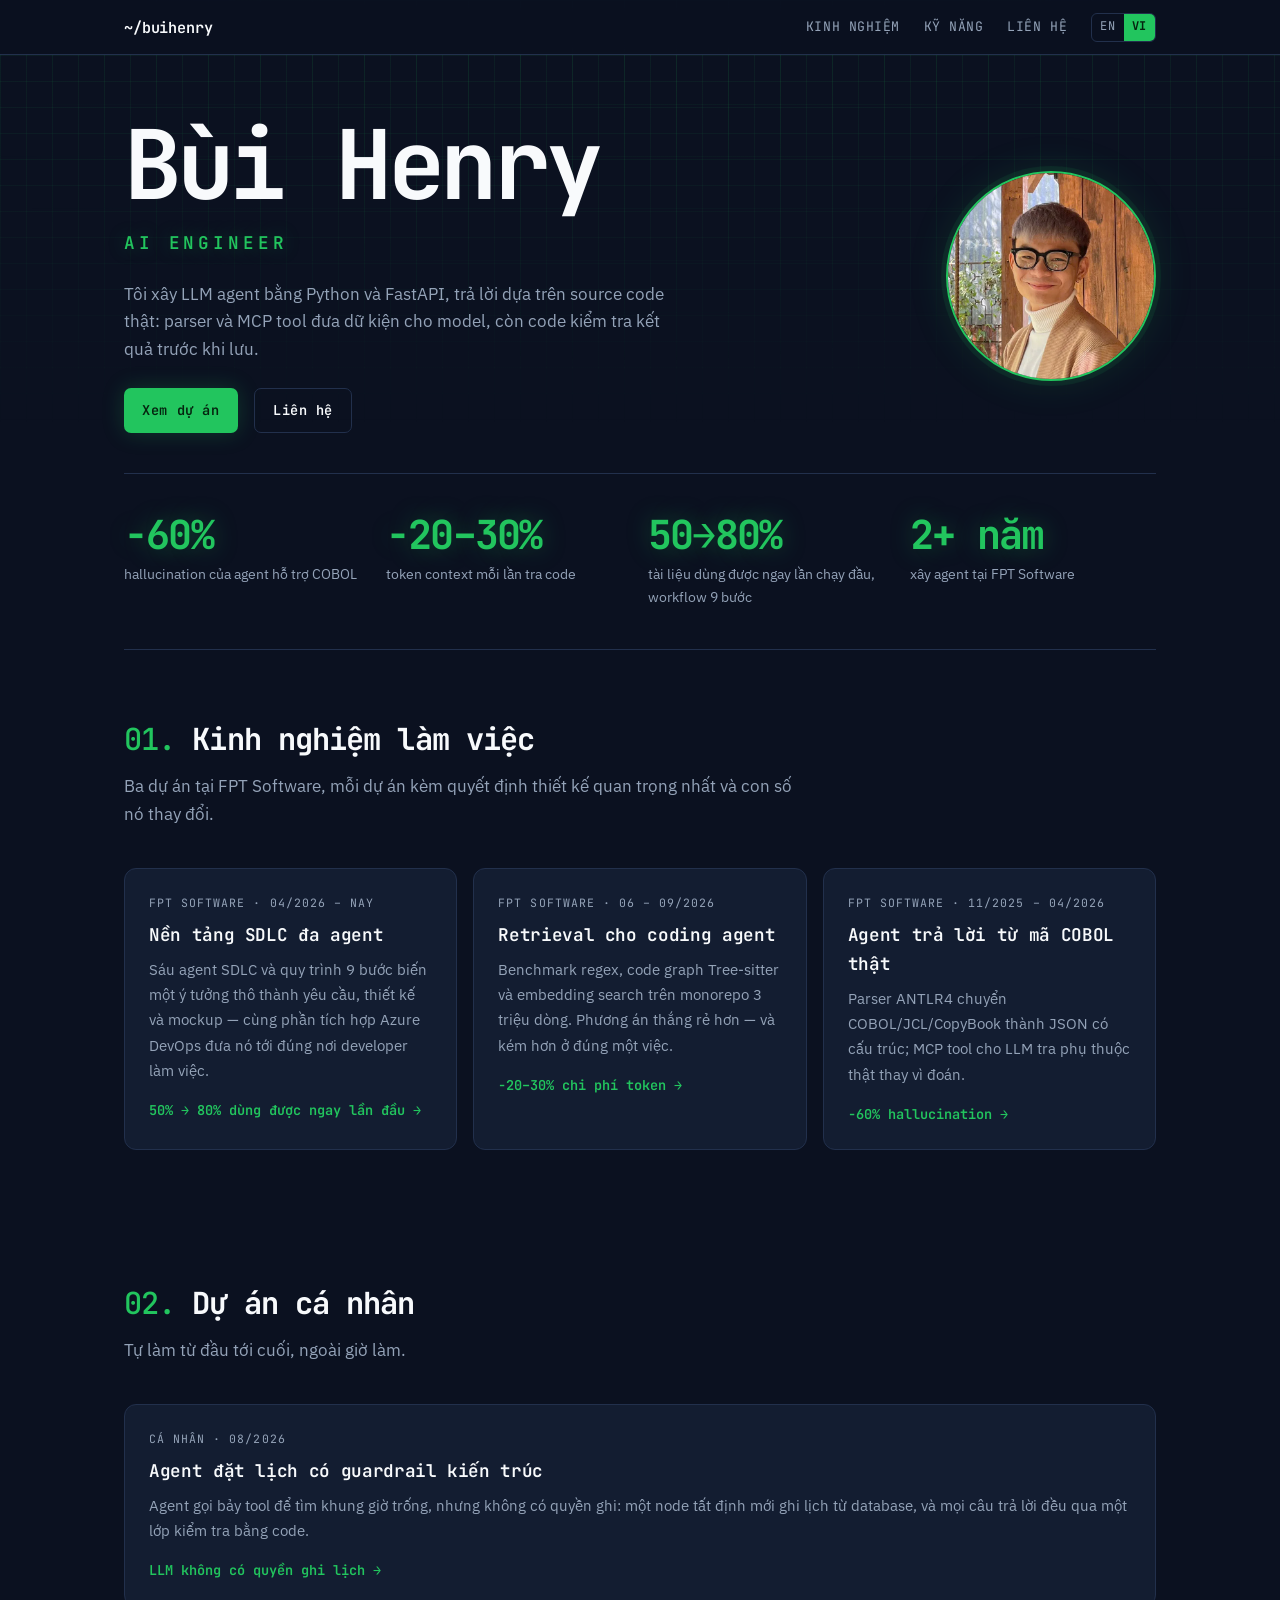
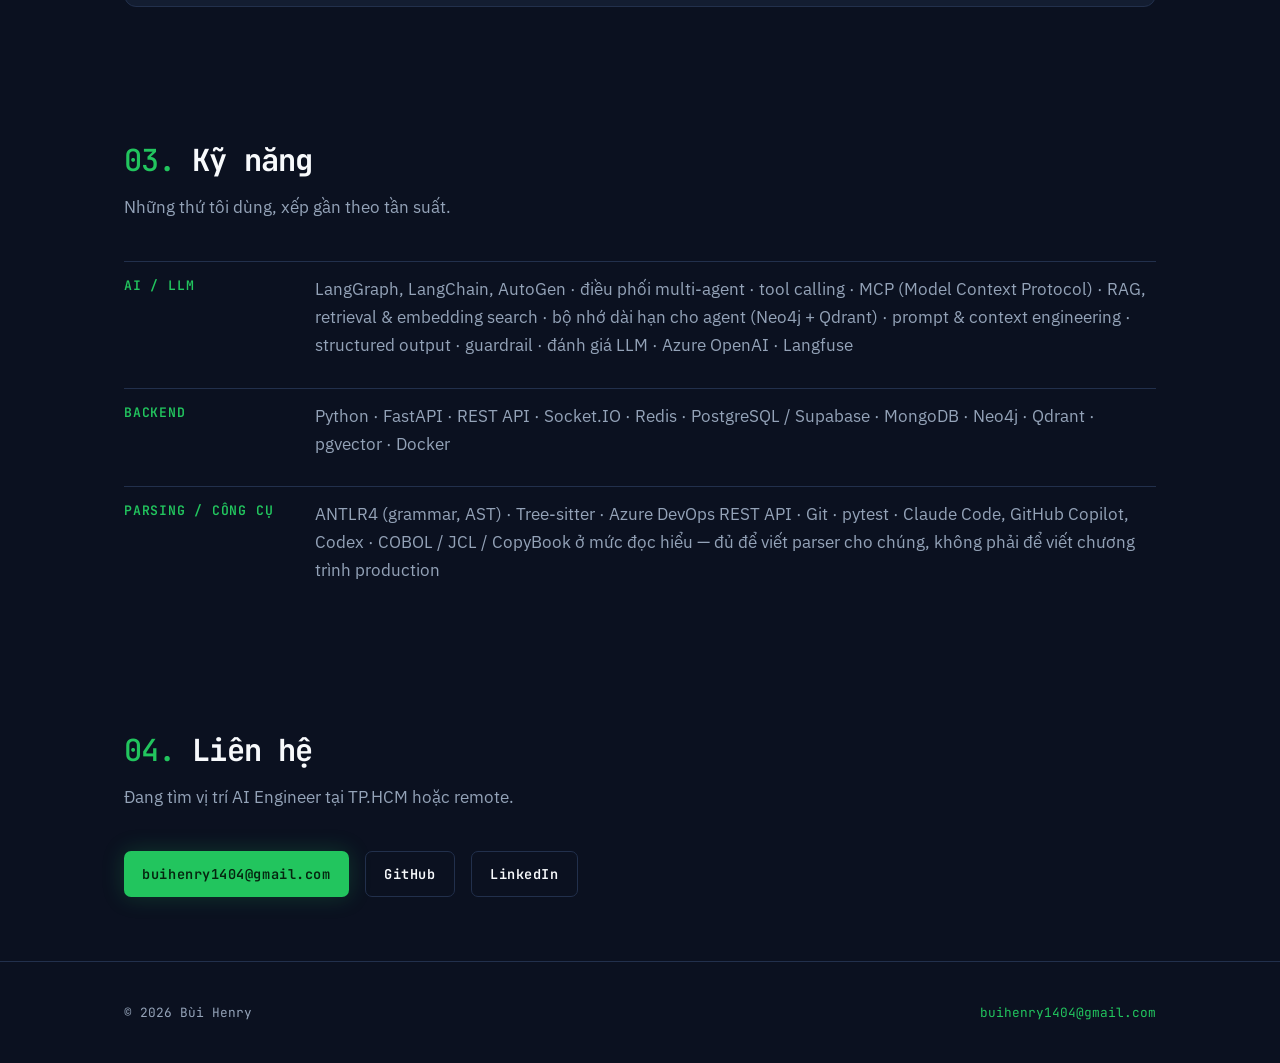
==== vi/index.html @ 30b61765 "Sync portfolio with latest CV and Salona code - Name the stores: Neo4j + Qdrant (mainframe agent), N" ====
<!doctype html>
<html lang="vi">
<head>
<meta charset="utf-8">
<meta name="viewport" content="width=device-width, initial-scale=1">
<title>Bùi Henry — AI Engineer</title>
<meta name="description" content="AI Engineer xây dựng LLM agent chạy production: grounding, retrieval, tool calling và guardrail. Python, FastAPI, LangGraph, MCP.">
<meta property="og:title" content="Bùi Henry — AI Engineer">
<meta property="og:description" content="AI Engineer xây dựng LLM agent chạy production: grounding, retrieval, tool calling và guardrail. Python, FastAPI, LangGraph, MCP.">
<meta property="og:type" content="website">
<meta property="og:url" content="https://buihenry1404.github.io/vi">
<meta property="og:image" content="https://buihenry1404.github.io/assets/henry.jpg">
<link rel="canonical" href="https://buihenry1404.github.io/vi">
<link rel="alternate" hreflang="vi" href="https://buihenry1404.github.io/vi">
<link rel="alternate" hreflang="en" href="https://buihenry1404.github.io">
<link rel="icon" href="data:image/svg+xml,<svg xmlns='http://www.w3.org/2000/svg' viewBox='0 0 100 100'><rect width='100' height='100' rx='18' fill='%230B1120'/><text x='50' y='72' font-size='64' font-family='monospace' font-weight='bold' fill='%2322C55E' text-anchor='middle'>H</text></svg>">
<link rel="stylesheet" href="../assets/style.css">
<noscript><style>.reveal{opacity:1!important;transform:none!important}</style></noscript>
</head>
<body>

<nav class="nav">
  <div class="wrap nav__inner">
    <a class="nav__home" href="./">~/buihenry</a>
    <div class="nav__links">
      <a href="./#work">Kinh nghiệm</a>
      <a href="./#skills">Kỹ năng</a>
      <a href="./#contact">Liên hệ</a>
      <span class="lang"><a href="../" hreflang="en">EN</a><a href="./" hreflang="vi" aria-current="true">VI</a></span>
    </div>
  </div>
</nav>

<header class="hero">
  <div class="wrap hero__grid">
    <div>
      <h1>Bùi Henry</h1>
      <div class="hero__role">AI ENGINEER</div>
      <p class="hero__lede">Tôi xây LLM agent bằng Python và FastAPI, trả lời dựa trên source code thật: parser và MCP tool đưa dữ kiện cho model, còn code kiểm tra kết quả trước khi lưu.</p>
      <div class="btns">
        <a class="btn btn--primary" href="#work">Xem dự án</a>
        <a class="btn btn--ghost" href="#contact">Liên hệ</a>
      </div>
    </div>
    <picture>
      <source srcset="../assets/henry.webp" type="image/webp">
      <img class="hero__photo" src="../assets/henry.jpg" width="640" height="640" alt="Bùi Henry">
    </picture>
  </div>
</header>

<div class="wrap">
  <div class="stats reveal">
    <div class="stat">
      <div class="stat__n">−60%</div>
      <div class="stat__l">hallucination của agent hỗ trợ COBOL</div>
    </div>
    <div class="stat">
      <div class="stat__n">−20–30%</div>
      <div class="stat__l">token context mỗi lần tra code</div>
    </div>
    <div class="stat">
      <div class="stat__n">50→80%</div>
      <div class="stat__l">tài liệu dùng được ngay lần chạy đầu, workflow 9 bước</div>
    </div>
    <div class="stat">
      <div class="stat__n">2+ năm</div>
      <div class="stat__l">xây agent tại FPT Software</div>
    </div>
  </div>
</div>

<section id="work">
  <div class="wrap">
    <h2 class="h2" data-n="01.">Kinh nghiệm làm việc</h2>
    <p class="sub">Ba dự án tại FPT Software, mỗi dự án kèm quyết định thiết kế quan trọng nhất và con số nó thay đổi.</p>
    <div class="cards">

      <a class="card reveal" href="projects/sdlc-platform.html">
        <div class="card__meta">FPT Software · 04/2026 – nay</div>
        <div class="card__t">Nền tảng SDLC đa agent</div>
        <p class="card__d">Sáu agent SDLC và quy trình 9 bước biến một ý tưởng thô thành yêu cầu, thiết kế và mockup — cùng phần tích hợp Azure DevOps đưa nó tới đúng nơi developer làm việc.</p>
        <div class="card__k">50% → 80% dùng được ngay lần đầu →</div>
      </a>

      <a class="card reveal" href="projects/code-retrieval.html">
        <div class="card__meta">FPT Software · 06 – 09/2026</div>
        <div class="card__t">Retrieval cho coding agent</div>
        <p class="card__d">Benchmark regex, code graph Tree-sitter và embedding search trên monorepo 3 triệu dòng. Phương án thắng rẻ hơn — và kém hơn ở đúng một việc.</p>
        <div class="card__k">−20–30% chi phí token →</div>
      </a>

      <a class="card reveal" href="projects/mainframe-agent.html">
        <div class="card__meta">FPT Software · 11/2025 – 04/2026</div>
        <div class="card__t">Agent trả lời từ mã COBOL thật</div>
        <p class="card__d">Parser ANTLR4 chuyển COBOL/JCL/CopyBook thành JSON có cấu trúc; MCP tool cho LLM tra phụ thuộc thật thay vì đoán.</p>
        <div class="card__k">−60% hallucination →</div>
      </a>
    </div>
  </div>
</section>

<section id="personal">
  <div class="wrap">
    <h2 class="h2" data-n="02.">Dự án cá nhân</h2>
    <p class="sub">Tự làm từ đầu tới cuối, ngoài giờ làm.</p>
    <div class="cards">

      <a class="card reveal" href="projects/salona.html">
        <div class="card__meta">Cá nhân · 08/2026</div>
        <div class="card__t">Agent đặt lịch có guardrail kiến trúc</div>
        <p class="card__d">Agent gọi bảy tool để tìm khung giờ trống, nhưng không có quyền ghi: một node tất định mới ghi lịch từ database, và mọi câu trả lời đều qua một lớp kiểm tra bằng code.</p>
        <div class="card__k">LLM không có quyền ghi lịch →</div>
      </a>
    </div>
  </div>
</section>

<section id="skills">
  <div class="wrap">
    <h2 class="h2" data-n="03.">Kỹ năng</h2>
    <p class="sub">Những thứ tôi dùng, xếp gần theo tần suất.</p>
    <div class="skills">
      <div class="skill">
        <div class="skill__k">AI / LLM</div>
        <div class="skill__v">LangGraph, LangChain, AutoGen · điều phối multi-agent · tool calling · MCP (Model Context Protocol) · RAG, retrieval &amp; embedding search · bộ nhớ dài hạn cho agent (Neo4j + Qdrant) · prompt &amp; context engineering · structured output · guardrail · đánh giá LLM · Azure OpenAI · Langfuse</div>
      </div>
      <div class="skill">
        <div class="skill__k">Backend</div>
        <div class="skill__v">Python · FastAPI · REST API · Socket.IO · Redis · PostgreSQL / Supabase · MongoDB · Neo4j · Qdrant · pgvector · Docker</div>
      </div>
      <div class="skill">
        <div class="skill__k">Parsing / công cụ</div>
        <div class="skill__v">ANTLR4 (grammar, AST) · Tree-sitter · Azure DevOps REST API · Git · pytest · Claude Code, GitHub Copilot, Codex · COBOL / JCL / CopyBook ở mức đọc hiểu — đủ để viết parser cho chúng, không phải để viết chương trình production</div>
      </div>
    </div>
  </div>
</section>

<section id="contact">
  <div class="wrap">
    <h2 class="h2" data-n="04.">Liên hệ</h2>
    <p class="sub">Đang tìm vị trí AI Engineer tại TP.HCM hoặc remote.</p>
    <div class="btns">
      <a class="btn btn--primary" href="https://mail.google.com/mail/?view=cm&amp;fs=1&amp;to=buihenry1404@gmail.com&amp;su=Opportunity%20for%20B%C3%B9i%20Henry" target="_blank" rel="noopener">buihenry1404@gmail.com</a>
      <a class="btn btn--ghost" href="https://github.com/BuiHenry1404" rel="me">GitHub</a>
      <a class="btn btn--ghost" href="https://www.linkedin.com/in/b%C3%B9i-henry-936290297/" rel="me">LinkedIn</a>
    </div>
  </div>
</section>

<footer>
  <div class="wrap">
    <span>© 2026 Bùi Henry</span>
    <span><a href="https://mail.google.com/mail/?view=cm&amp;fs=1&amp;to=buihenry1404@gmail.com&amp;su=Opportunity%20for%20B%C3%B9i%20Henry" target="_blank" rel="noopener">buihenry1404@gmail.com</a></span>
  </div>
</footer>

<script>
(function () {
  var rm = window.matchMedia('(prefers-reduced-motion: reduce)').matches;
  var els = document.querySelectorAll('.reveal');
  if (!rm && 'IntersectionObserver' in window) {
    var io = new IntersectionObserver(function (es) {
      es.forEach(function (e) { if (e.isIntersecting) { e.target.classList.add('in'); io.unobserve(e.target); } });
    }, { rootMargin: '0px 0px -10% 0px' });
    els.forEach(function (el) { io.observe(el); });
  } else {
    els.forEach(function (el) { el.classList.add('in'); });
  }

})();
</script>
</body>
</html>
---- assets/style.css ----
/* Henry Bui — portfolio
   Style: Exaggerated Minimalism + dev-tool / terminal accents (dark only)
   Type: JetBrains Mono (headings, meta, data) + IBM Plex Sans (prose) */

@import url('https://fonts.googleapis.com/css2?family=IBM+Plex+Sans:wght@300;400;500;600;700&family=JetBrains+Mono:wght@400;500;600;700&display=swap');

:root {
  --bg:        #0B1120;
  --bg-2:      #0F172A;
  --fg:        #F8FAFC;
  --muted-bg:  #131D31;
  --muted:     #94A3B8;
  --border:    #22304C;
  --accent:    #22C55E;
  --accent-dim:#16A34A;
  --accent-glow: rgba(34,197,94,.35);

  --mono: 'JetBrains Mono', ui-monospace, Menlo, monospace;
  --sans: 'IBM Plex Sans', system-ui, -apple-system, "Segoe UI", sans-serif;

  --measure: 68ch;
  --wrap: 1080px;

  --s1: .5rem;  --s2: 1rem;   --s3: 1.5rem;
  --s4: 2.5rem; --s5: 4rem;   --s6: 6rem;

  --radius: 12px;
}

* { box-sizing: border-box; }
html { scroll-behavior: smooth; }

body {
  margin: 0;
  background: var(--bg);
  color: var(--fg);
  font-family: var(--sans);
  font-size: 17px;
  line-height: 1.65;
  -webkit-font-smoothing: antialiased;
  position: relative;
}

/* dot grid, fading out down the page */
body::before {
  content: ''; position: fixed; inset: 0; z-index: -2; pointer-events: none;
  background-image:
    linear-gradient(rgba(34,197,94,.07) 1px, transparent 1px),
    linear-gradient(90deg, rgba(34,197,94,.07) 1px, transparent 1px);
  background-size: 52px 52px;
  -webkit-mask-image: radial-gradient(ellipse 80% 55% at 50% 0%, #000 0%, transparent 75%);
          mask-image: radial-gradient(ellipse 80% 55% at 50% 0%, #000 0%, transparent 75%);
}

@media (prefers-reduced-motion: reduce) {
  html { scroll-behavior: auto; }
  *, *::before, *::after { animation-duration: .01ms !important; animation-iteration-count: 1 !important; transition-duration: .01ms !important; }
}

.wrap { width: 100%; max-width: var(--wrap); margin-inline: auto; padding-inline: var(--s3); }

a { color: var(--accent); text-decoration: none; }
a:hover { text-decoration: underline; text-underline-offset: 3px; }
a:focus-visible, button:focus-visible {
  outline: 2px solid var(--accent); outline-offset: 3px; border-radius: 3px;
}
img { max-width: 100%; display: block; }

/* ---------- nav ---------- */
.nav {
  position: sticky; top: 0; z-index: 30;
  background: rgba(11,17,32,.85);
  backdrop-filter: blur(10px);
  border-bottom: 1px solid var(--border);
}
.nav__inner { display: flex; align-items: center; justify-content: space-between; gap: var(--s2); padding-block: .8rem; }
.nav__home { color: var(--fg); font-weight: 600; font-family: var(--mono); font-size: .95rem; letter-spacing: -.01em; }
.nav__links { display: flex; align-items: center; gap: var(--s3); flex-wrap: wrap; font-family: var(--mono); font-size: .82rem; letter-spacing: .04em; text-transform: uppercase; }
.nav__links a { color: var(--muted); }
.nav__links a:hover { color: var(--accent); text-decoration: none; }

/* language switch */
.lang { display: inline-flex; border: 1px solid var(--border); border-radius: 6px; overflow: hidden; }
.lang a {
  font-family: var(--mono); font-size: .75rem; letter-spacing: .06em;
  padding: .22rem .5rem; color: var(--muted); background: transparent;
}
.lang a:hover { color: var(--accent); text-decoration: none; background: rgba(34,197,94,.07); }
.lang a[aria-current="true"] { background: var(--accent); color: #05240F; font-weight: 700; }

@media (max-width: 580px) {
  .nav__inner { flex-wrap: wrap; row-gap: .45rem; padding-block: .6rem; }
  .nav__home { flex: 1 0 100%; }
  .nav__links { width: 100%; justify-content: space-between; gap: .75rem; font-size: .72rem; }
}

/* ---------- hero ---------- */
.hero { position: relative; padding-block: var(--s5) var(--s4); overflow: hidden; }
.hero::after { /* finer grid behind the hero content */
  content: ''; position: absolute; inset: 0; z-index: 0; pointer-events: none;
  background-image:
    linear-gradient(rgba(34,197,94,.075) 1px, transparent 1px),
    linear-gradient(90deg, rgba(34,197,94,.075) 1px, transparent 1px);
  background-size: 26px 26px;
  -webkit-mask-image: linear-gradient(to bottom, #000 0%, transparent 90%);
          mask-image: linear-gradient(to bottom, #000 0%, transparent 90%);
}
.hero__grid { position: relative; z-index: 1; display: grid; grid-template-columns: 1fr auto; gap: var(--s5); align-items: center; }
.hero h1 {
  font-size: clamp(2.6rem, 8.5vw, 6rem);
  font-weight: 700; font-family: var(--mono);
  letter-spacing: -.055em; line-height: .96;
  margin: 0 0 var(--s2);
}
.hero__role {
  font-family: var(--mono); color: var(--accent); font-weight: 600;
  font-size: clamp(.9rem, 2vw, 1.1rem); letter-spacing: .22em; text-transform: uppercase;
  margin-bottom: var(--s3); text-shadow: 0 0 18px var(--accent-glow);
}
.hero__lede { color: var(--muted); max-width: 54ch; font-size: 1.05rem; margin: 0 0 var(--s3); }
.hero__photo {
  width: clamp(140px, 22vw, 210px); height: clamp(140px, 22vw, 210px);
  border-radius: 50%; object-fit: cover; object-position: center 20%;
  border: 2px solid var(--accent);
  box-shadow: 0 0 0 5px rgba(34,197,94,.09), 0 0 40px rgba(34,197,94,.14);
}
@media (max-width: 760px) {
  .hero { padding-block: var(--s4); }
  .hero__grid { grid-template-columns: 1fr; gap: var(--s3); }
  .hero__grid picture { order: -1; }
  .hero__photo { width: 118px; height: 118px; }
}


/* ---------- buttons ---------- */
.btns { display: flex; gap: var(--s2); flex-wrap: wrap; }
.btn {
  display: inline-flex; align-items: center; gap: .5rem;
  font-family: var(--mono); font-size: .85rem; letter-spacing: .04em;
  padding: .65rem 1.15rem; border-radius: 7px; font-weight: 600; cursor: pointer;
  transition: background .2s ease, border-color .2s ease, color .2s ease, box-shadow .2s ease;
}
.btn--primary { background: var(--accent); color: #05240F; box-shadow: 0 0 22px rgba(34,197,94,.22); }
.btn--primary:hover { background: var(--accent-dim); text-decoration: none; box-shadow: 0 0 30px rgba(34,197,94,.4); }
.btn--ghost { border: 1px solid var(--border); color: var(--fg); }
.btn--ghost:hover { border-color: var(--accent); color: var(--accent); text-decoration: none; box-shadow: 0 0 20px rgba(34,197,94,.14); }

/* ---------- stats ---------- */
.stats { display: grid; grid-template-columns: repeat(auto-fit, minmax(190px, 1fr)); gap: var(--s2); padding-block: var(--s4); border-block: 1px solid var(--border); }
.stat__n {
  font-family: var(--mono); font-size: clamp(1.7rem, 4vw, 2.5rem); font-weight: 700;
  letter-spacing: -.045em; color: var(--accent); line-height: 1.05;
  text-shadow: 0 0 24px var(--accent-glow);
}
.stat__l { color: var(--muted); font-size: .9rem; margin-top: .35rem; }

/* ---------- sections ---------- */
section { padding-block: var(--s5); }
.h2 {
  font-family: var(--mono); font-size: clamp(1.35rem, 3.2vw, 1.9rem); font-weight: 700;
  letter-spacing: -.03em; margin: 0 0 var(--s1);
}
.h2::before { content: attr(data-n) " "; color: var(--accent); font-weight: 500; }
.sub { color: var(--muted); margin: 0 0 var(--s4); max-width: var(--measure); }

/* ---------- project cards ---------- */
.cards { display: grid; grid-template-columns: repeat(auto-fit, minmax(300px, 1fr)); gap: var(--s2); }
.card {
  position: relative; display: block; padding: var(--s3);
  background: var(--muted-bg); border: 1px solid var(--border); border-radius: var(--radius);
  color: var(--fg);
  transition: border-color .2s ease, transform .2s ease, box-shadow .2s ease;
}
/* corner brackets */
.card::before, .card::after {
  content: ''; position: absolute; width: 12px; height: 12px;
  border-color: var(--accent); opacity: 0; transition: opacity .2s ease;
}
.card::before { top: 6px; left: 6px; border-top: 2px solid; border-left: 2px solid; }
.card::after  { bottom: 6px; right: 6px; border-bottom: 2px solid; border-right: 2px solid; }
.card:hover { border-color: var(--accent); transform: translateY(-3px); text-decoration: none; box-shadow: 0 0 34px rgba(34,197,94,.1); }
.card:hover::before, .card:hover::after { opacity: 1; }
.card__meta { font-family: var(--mono); color: var(--muted); font-size: .72rem; letter-spacing: .09em; text-transform: uppercase; }
.card__t { font-family: var(--mono); font-size: 1.1rem; font-weight: 600; margin: .5rem 0; letter-spacing: -.02em; }
.card__d { color: var(--muted); font-size: .95rem; margin: 0 0 var(--s2); }
.card__k { font-family: var(--mono); color: var(--accent); font-weight: 600; font-size: .85rem; }

/* ---------- tags ---------- */
.tags { display: flex; flex-wrap: wrap; gap: .45rem; margin-top: var(--s2); }
.tag {
  font-family: var(--mono); font-size: .74rem; color: var(--muted);
  border: 1px solid var(--border); border-radius: 4px; padding: .22rem .6rem;
}

/* ---------- skills ---------- */
.skills { display: grid; gap: var(--s2); }
.skill { display: grid; grid-template-columns: 175px 1fr; gap: var(--s2); padding-block: .8rem; border-top: 1px solid var(--border); }
.skill__k { font-family: var(--mono); color: var(--accent); font-weight: 600; font-size: .82rem; letter-spacing: .06em; text-transform: uppercase; }
.skill__v { color: var(--muted); }
@media (max-width: 640px) { .skill { grid-template-columns: 1fr; gap: .25rem; } }

/* ---------- article ---------- */
.article { padding-block: var(--s4) var(--s6); }
.article h1 { font-family: var(--mono); font-size: clamp(1.8rem, 5vw, 3rem); font-weight: 700; letter-spacing: -.045em; line-height: 1.08; margin: 0 0 var(--s2); }
.article__meta { font-family: var(--mono); color: var(--muted); font-size: .78rem; letter-spacing: .06em; text-transform: uppercase; margin-bottom: var(--s4); }
.article h2 {
  font-family: var(--mono); font-size: clamp(1.15rem, 2.6vw, 1.5rem); font-weight: 600; letter-spacing: -.02em;
  margin: var(--s5) 0 var(--s2); padding-top: var(--s2); border-top: 1px solid var(--border);
}
.article h2::before { content: "// "; color: var(--accent); }
.article h3 { font-family: var(--mono); font-size: 1.02rem; font-weight: 600; margin: var(--s3) 0 var(--s1); color: var(--fg); }
.article p, .article li { max-width: var(--measure); color: #C7D2E1; }
.article strong { color: var(--fg); font-weight: 600; }
.article ul { padding-left: 1.1rem; }
.article li { margin-bottom: .5rem; }
.article li::marker { color: var(--accent); }
.lead { font-size: 1.12rem; color: var(--muted) !important; max-width: var(--measure); }

code {
  font-family: var(--mono); font-size: .86em;
  background: #070C16; border: 1px solid var(--border); border-radius: 4px;
  padding: .1rem .38rem; color: var(--accent);
}

.callout {
  max-width: var(--measure);
  background: var(--muted-bg); border: 1px solid var(--border);
  border-left: 2px solid var(--accent);
  border-radius: 0 var(--radius) var(--radius) 0;
  padding: var(--s3); margin: var(--s3) 0;
  box-shadow: inset 2px 0 18px rgba(34,197,94,.05);
}
.callout p:last-child { margin-bottom: 0; }

.flow {
  max-width: var(--measure);
  display: flex; flex-wrap: wrap; align-items: center; gap: .45rem;
  font-family: var(--mono); font-size: .8rem;
  background: #070C16; border: 1px solid var(--border); border-radius: var(--radius);
  padding: var(--s3); margin: var(--s3) 0; color: #C7D2E1;
}
.flow span { border: 1px solid var(--border); border-radius: 4px; padding: .28rem .55rem; background: var(--bg-2); }
.flow b { color: var(--accent); font-weight: 700; }

.res { max-width: var(--measure); width: 100%; border-collapse: collapse; margin: var(--s3) 0; font-size: .93rem; }
.res th, .res td { text-align: left; padding: .6rem .7rem; border-bottom: 1px solid var(--border); }
.res th { font-family: var(--mono); color: var(--muted); font-weight: 500; font-size: .72rem; letter-spacing: .08em; text-transform: uppercase; }
.res td:last-child { font-family: var(--mono); color: var(--accent); font-weight: 600; }

.backlink { display: inline-block; margin-top: var(--s5); font-family: var(--mono); font-size: .85rem; color: var(--muted); }
.backlink:hover { color: var(--accent); }

/* ---------- footer ---------- */
footer { border-top: 1px solid var(--border); padding-block: var(--s4); color: var(--muted); font-family: var(--mono); font-size: .8rem; }
footer .wrap { display: flex; justify-content: space-between; gap: var(--s2); flex-wrap: wrap; }

/* ---------- reveal ---------- */
.reveal { opacity: 0; transform: translateY(12px); transition: opacity .35s ease-out, transform .35s ease-out; }
.reveal.in { opacity: 1; transform: none; }
@media (prefers-reduced-motion: reduce) { .reveal { opacity: 1; transform: none; } }
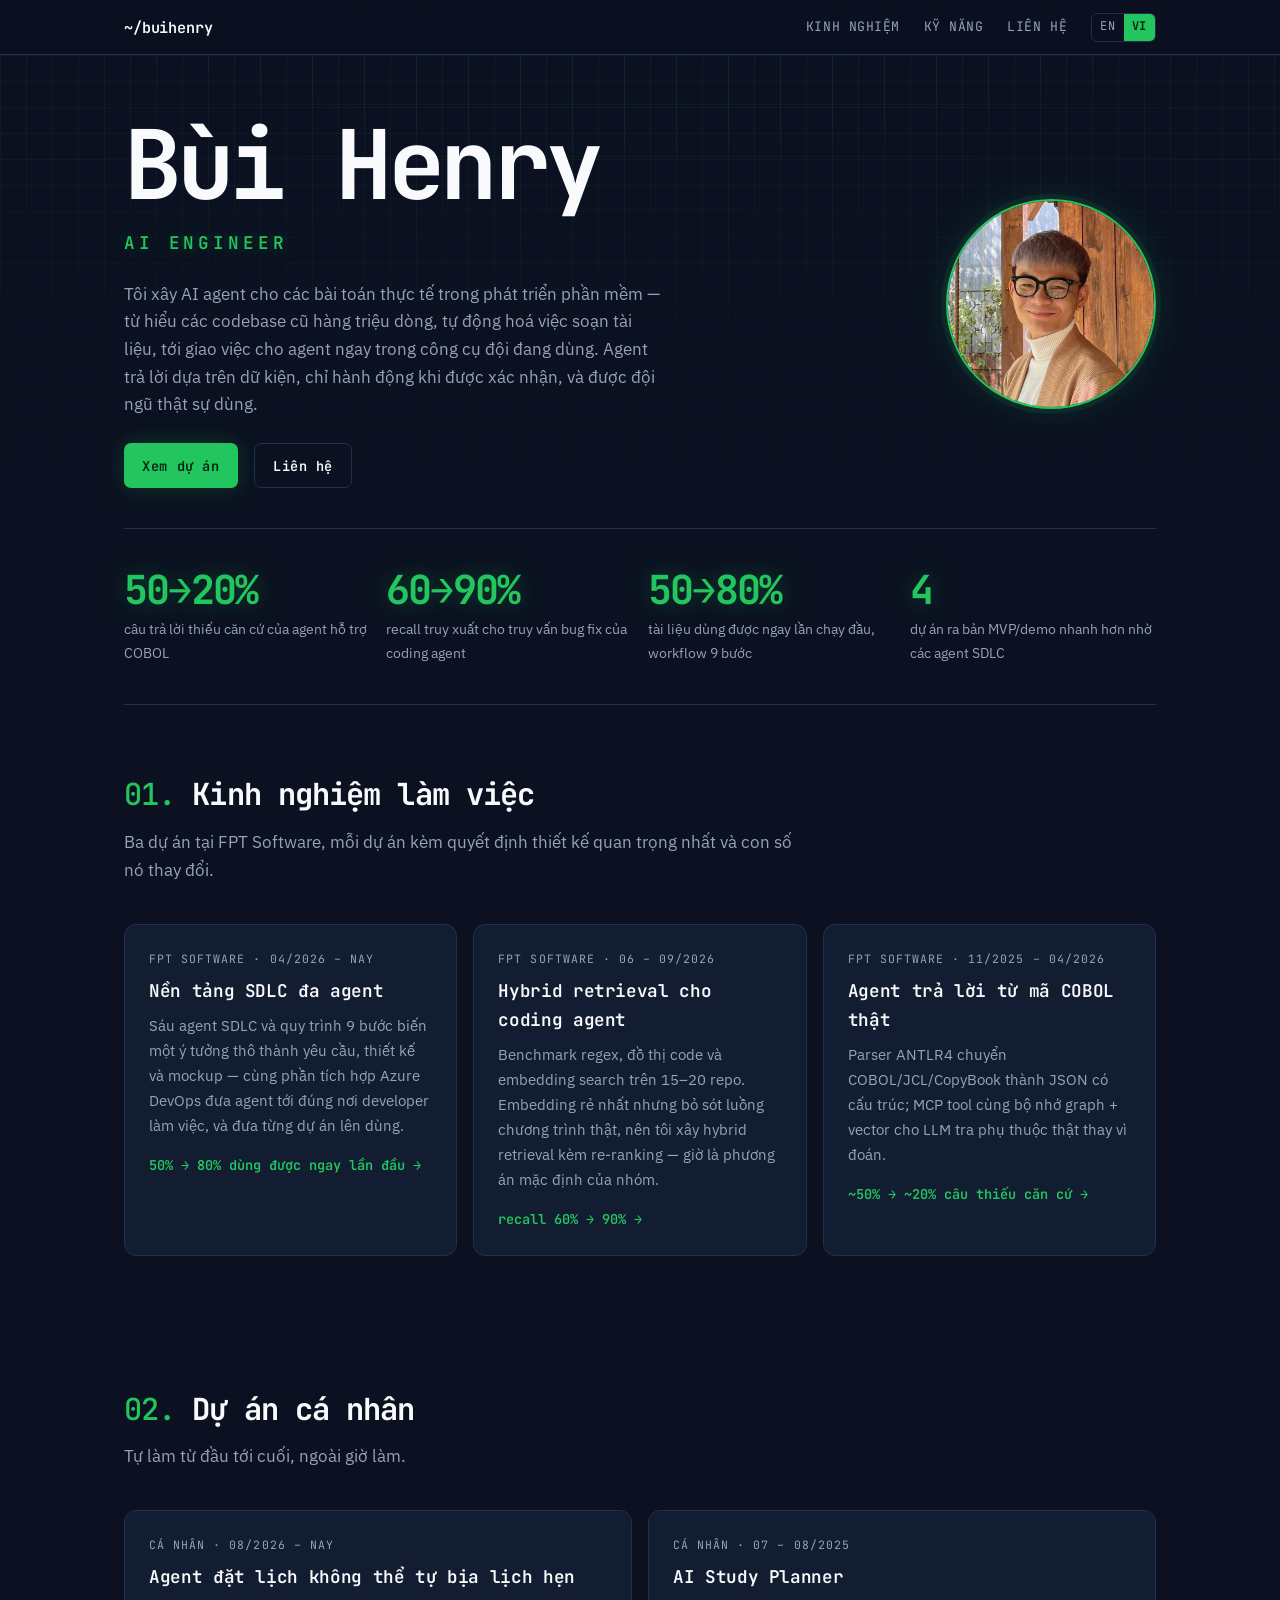
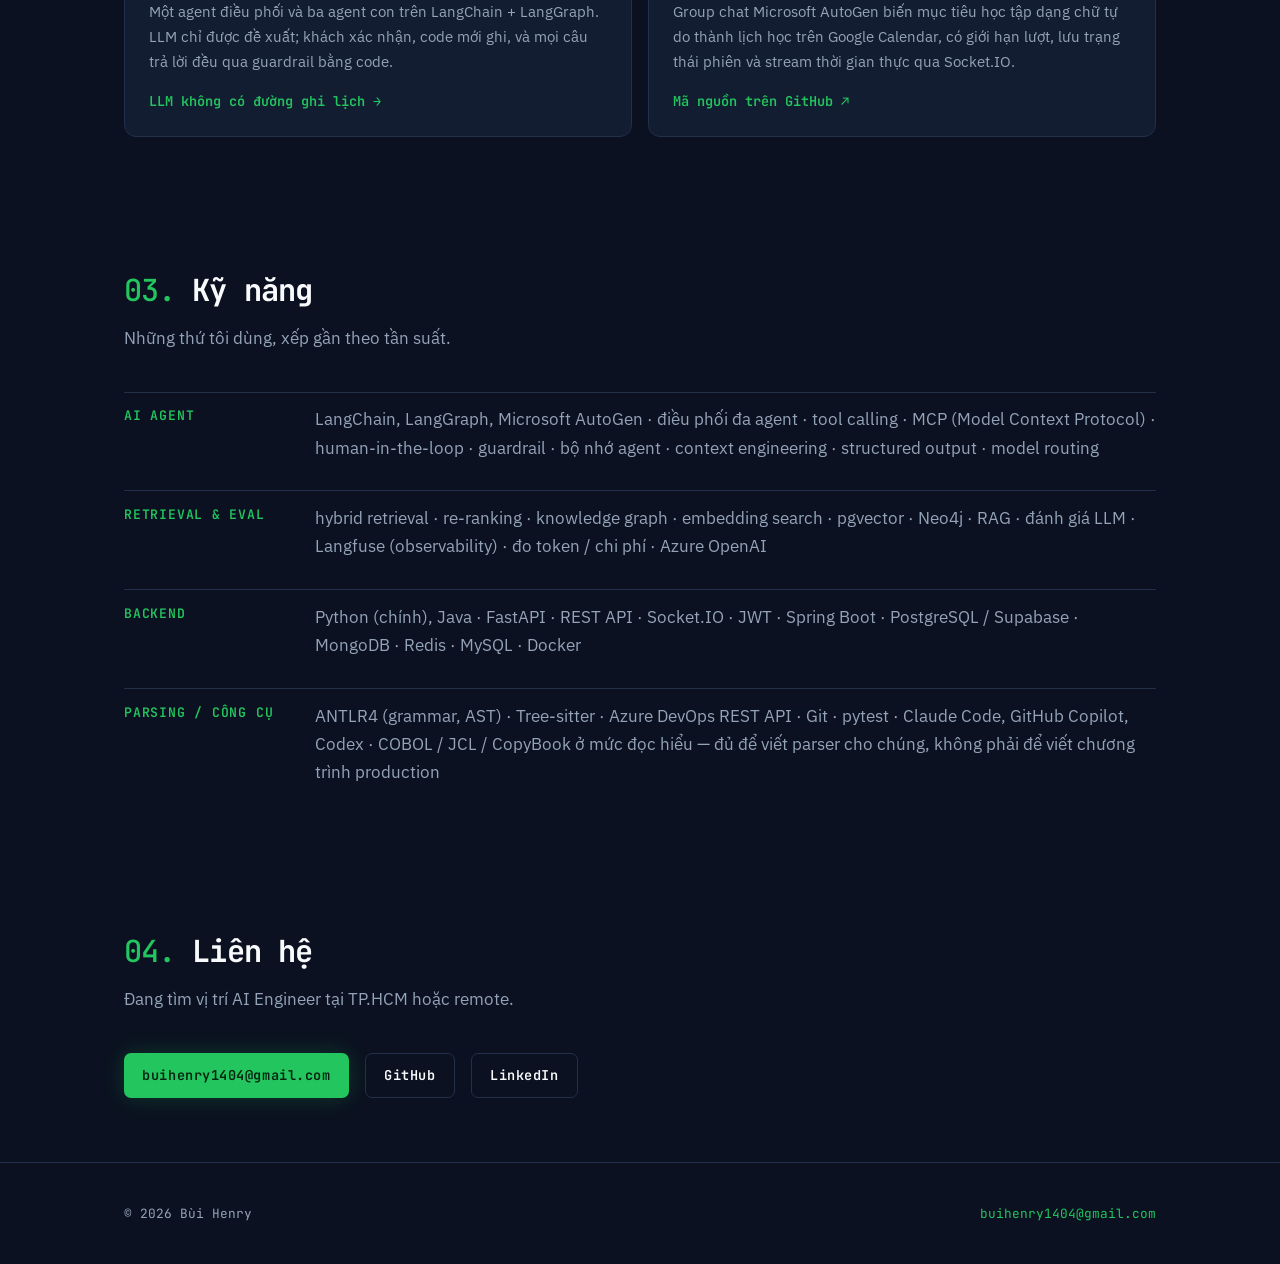
==== commit 465ec17e: "Sync portfolio with AI Application CV - Landing: new lede, stats, skills groups; add AI Study Planne" ====
--- a/vi/index.html
+++ b/vi/index.html
@@ -4,9 +4,9 @@
 <meta charset="utf-8">
 <meta name="viewport" content="width=device-width, initial-scale=1">
 <title>Bùi Henry — AI Engineer</title>
-<meta name="description" content="AI Engineer xây dựng LLM agent chạy production: grounding, retrieval, tool calling và guardrail. Python, FastAPI, LangGraph, MCP.">
+<meta name="description" content="AI Engineer xây dựng LLM agent cho bài toán thực tế trong phát triển phần mềm: điều phối đa agent, MCP tool, retrieval, human-in-the-loop và guardrail. Python, LangChain, LangGraph.">
 <meta property="og:title" content="Bùi Henry — AI Engineer">
-<meta property="og:description" content="AI Engineer xây dựng LLM agent chạy production: grounding, retrieval, tool calling và guardrail. Python, FastAPI, LangGraph, MCP.">
+<meta property="og:description" content="AI Engineer xây dựng LLM agent cho bài toán thực tế trong phát triển phần mềm: điều phối đa agent, MCP tool, retrieval, human-in-the-loop và guardrail. Python, LangChain, LangGraph.">
 <meta property="og:type" content="website">
 <meta property="og:url" content="https://buihenry1404.github.io/vi">
 <meta property="og:image" content="https://buihenry1404.github.io/assets/henry.jpg">
@@ -36,7 +36,7 @@
     <div>
       <h1>Bùi Henry</h1>
       <div class="hero__role">AI ENGINEER</div>
-      <p class="hero__lede">Tôi xây LLM agent bằng Python và FastAPI, trả lời dựa trên source code thật: parser và MCP tool đưa dữ kiện cho model, còn code kiểm tra kết quả trước khi lưu.</p>
+      <p class="hero__lede">Tôi xây AI agent cho các bài toán thực tế trong phát triển phần mềm — từ hiểu các codebase cũ hàng triệu dòng, tự động hoá việc soạn tài liệu, tới giao việc cho agent ngay trong công cụ đội đang dùng. Agent trả lời dựa trên dữ kiện, chỉ hành động khi được xác nhận, và được đội ngũ thật sự dùng.</p>
       <div class="btns">
         <a class="btn btn--primary" href="#work">Xem dự án</a>
         <a class="btn btn--ghost" href="#contact">Liên hệ</a>
@@ -52,20 +52,20 @@
 <div class="wrap">
   <div class="stats reveal">
     <div class="stat">
-      <div class="stat__n">−60%</div>
-      <div class="stat__l">hallucination của agent hỗ trợ COBOL</div>
+      <div class="stat__n">50→20%</div>
+      <div class="stat__l">câu trả lời thiếu căn cứ của agent hỗ trợ COBOL</div>
     </div>
     <div class="stat">
-      <div class="stat__n">−20–30%</div>
-      <div class="stat__l">token context mỗi lần tra code</div>
+      <div class="stat__n">60→90%</div>
+      <div class="stat__l">recall truy xuất cho truy vấn bug fix của coding agent</div>
     </div>
     <div class="stat">
       <div class="stat__n">50→80%</div>
       <div class="stat__l">tài liệu dùng được ngay lần chạy đầu, workflow 9 bước</div>
     </div>
     <div class="stat">
-      <div class="stat__n">2+ năm</div>
-      <div class="stat__l">xây agent tại FPT Software</div>
+      <div class="stat__n">4</div>
+      <div class="stat__l">dự án ra bản MVP/demo nhanh hơn nhờ các agent SDLC</div>
     </div>
   </div>
 </div>
@@ -79,22 +79,22 @@
       <a class="card reveal" href="projects/sdlc-platform.html">
         <div class="card__meta">FPT Software · 04/2026 – nay</div>
         <div class="card__t">Nền tảng SDLC đa agent</div>
-        <p class="card__d">Sáu agent SDLC và quy trình 9 bước biến một ý tưởng thô thành yêu cầu, thiết kế và mockup — cùng phần tích hợp Azure DevOps đưa nó tới đúng nơi developer làm việc.</p>
+        <p class="card__d">Sáu agent SDLC và quy trình 9 bước biến một ý tưởng thô thành yêu cầu, thiết kế và mockup — cùng phần tích hợp Azure DevOps đưa agent tới đúng nơi developer làm việc, và đưa từng dự án lên dùng.</p>
         <div class="card__k">50% → 80% dùng được ngay lần đầu →</div>
       </a>
 
       <a class="card reveal" href="projects/code-retrieval.html">
         <div class="card__meta">FPT Software · 06 – 09/2026</div>
-        <div class="card__t">Retrieval cho coding agent</div>
-        <p class="card__d">Benchmark regex, code graph Tree-sitter và embedding search trên monorepo 3 triệu dòng. Phương án thắng rẻ hơn — và kém hơn ở đúng một việc.</p>
-        <div class="card__k">−20–30% chi phí token →</div>
+        <div class="card__t">Hybrid retrieval cho coding agent</div>
+        <p class="card__d">Benchmark regex, đồ thị code và embedding search trên 15–20 repo. Embedding rẻ nhất nhưng bỏ sót luồng chương trình thật, nên tôi xây hybrid retrieval kèm re-ranking — giờ là phương án mặc định của nhóm.</p>
+        <div class="card__k">recall 60% → 90% →</div>
       </a>
 
       <a class="card reveal" href="projects/mainframe-agent.html">
         <div class="card__meta">FPT Software · 11/2025 – 04/2026</div>
         <div class="card__t">Agent trả lời từ mã COBOL thật</div>
-        <p class="card__d">Parser ANTLR4 chuyển COBOL/JCL/CopyBook thành JSON có cấu trúc; MCP tool cho LLM tra phụ thuộc thật thay vì đoán.</p>
-        <div class="card__k">−60% hallucination →</div>
+        <p class="card__d">Parser ANTLR4 chuyển COBOL/JCL/CopyBook thành JSON có cấu trúc; MCP tool cùng bộ nhớ graph + vector cho LLM tra phụ thuộc thật thay vì đoán.</p>
+        <div class="card__k">~50% → ~20% câu thiếu căn cứ →</div>
       </a>
     </div>
   </div>
@@ -107,10 +107,17 @@
     <div class="cards">
 
       <a class="card reveal" href="projects/salona.html">
-        <div class="card__meta">Cá nhân · 08/2026</div>
-        <div class="card__t">Agent đặt lịch có guardrail kiến trúc</div>
-        <p class="card__d">Agent gọi bảy tool để tìm khung giờ trống, nhưng không có quyền ghi: một node tất định mới ghi lịch từ database, và mọi câu trả lời đều qua một lớp kiểm tra bằng code.</p>
-        <div class="card__k">LLM không có quyền ghi lịch →</div>
+        <div class="card__meta">Cá nhân · 08/2026 – nay</div>
+        <div class="card__t">Agent đặt lịch không thể tự bịa lịch hẹn</div>
+        <p class="card__d">Một agent điều phối và ba agent con trên LangChain + LangGraph. LLM chỉ được đề xuất; khách xác nhận, code mới ghi, và mọi câu trả lời đều qua guardrail bằng code.</p>
+        <div class="card__k">LLM không có đường ghi lịch →</div>
+      </a>
+
+      <a class="card reveal" href="https://github.com/BuiHenry1404/ai-agent-study-planning" target="_blank" rel="noopener">
+        <div class="card__meta">Cá nhân · 07 – 08/2025</div>
+        <div class="card__t">AI Study Planner</div>
+        <p class="card__d">Group chat Microsoft AutoGen biến mục tiêu học tập dạng chữ tự do thành lịch học trên Google Calendar, có giới hạn lượt, lưu trạng thái phiên và stream thời gian thực qua Socket.IO.</p>
+        <div class="card__k">Mã nguồn trên GitHub ↗</div>
       </a>
     </div>
   </div>
@@ -122,12 +129,16 @@
     <p class="sub">Những thứ tôi dùng, xếp gần theo tần suất.</p>
     <div class="skills">
       <div class="skill">
-        <div class="skill__k">AI / LLM</div>
-        <div class="skill__v">LangGraph, LangChain, AutoGen · điều phối multi-agent · tool calling · MCP (Model Context Protocol) · RAG, retrieval &amp; embedding search · bộ nhớ dài hạn cho agent (Neo4j + Qdrant) · prompt &amp; context engineering · structured output · guardrail · đánh giá LLM · Azure OpenAI · Langfuse</div>
+        <div class="skill__k">AI agent</div>
+        <div class="skill__v">LangChain, LangGraph, Microsoft AutoGen · điều phối đa agent · tool calling · MCP (Model Context Protocol) · human-in-the-loop · guardrail · bộ nhớ agent · context engineering · structured output · model routing</div>
+      </div>
+      <div class="skill">
+        <div class="skill__k">Retrieval &amp; eval</div>
+        <div class="skill__v">hybrid retrieval · re-ranking · knowledge graph · embedding search · pgvector · Neo4j · RAG · đánh giá LLM · Langfuse (observability) · đo token / chi phí · Azure OpenAI</div>
       </div>
       <div class="skill">
         <div class="skill__k">Backend</div>
-        <div class="skill__v">Python · FastAPI · REST API · Socket.IO · Redis · PostgreSQL / Supabase · MongoDB · Neo4j · Qdrant · pgvector · Docker</div>
+        <div class="skill__v">Python (chính), Java · FastAPI · REST API · Socket.IO · JWT · Spring Boot · PostgreSQL / Supabase · MongoDB · Redis · MySQL · Docker</div>
       </div>
       <div class="skill">
         <div class="skill__k">Parsing / công cụ</div>
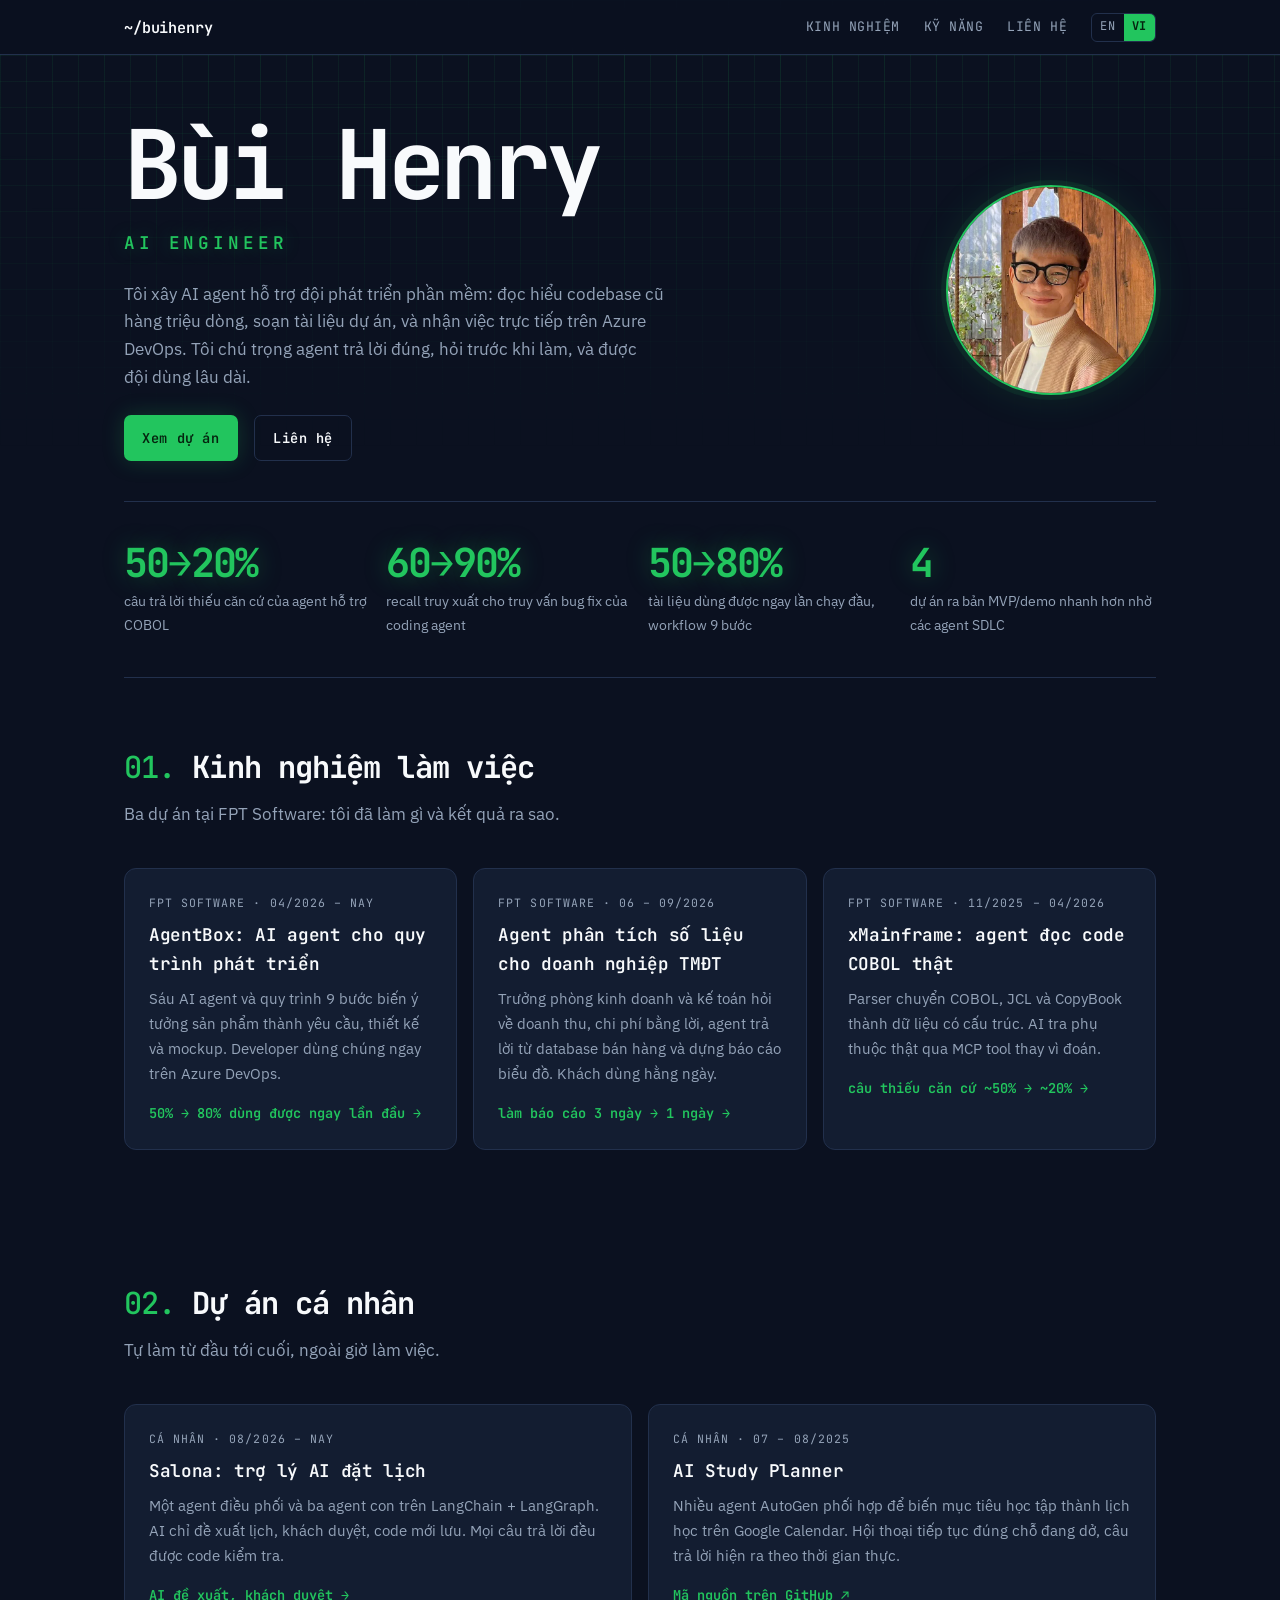
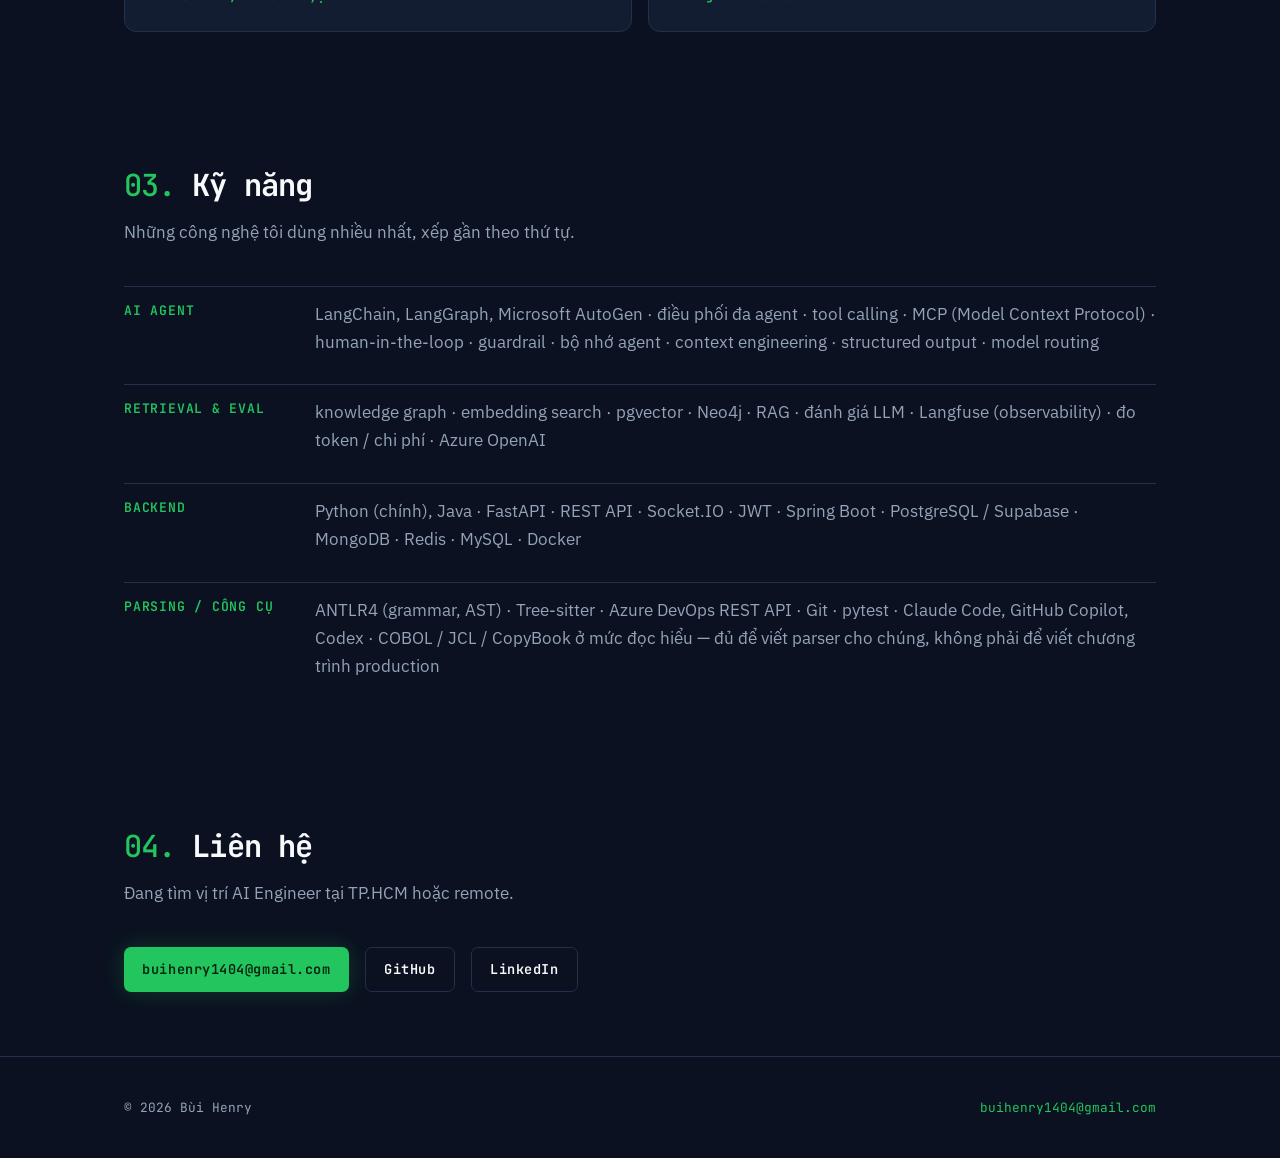
==== commit 202f63a6: "Replace Metis with the e-commerce analytics agent - Remove the code-retrieval (Metis) page, EN and V" ====
--- a/vi/index.html
+++ b/vi/index.html
@@ -36,7 +36,7 @@
     <div>
       <h1>Bùi Henry</h1>
       <div class="hero__role">AI ENGINEER</div>
-      <p class="hero__lede">Tôi xây AI agent cho các bài toán thực tế trong phát triển phần mềm — từ hiểu các codebase cũ hàng triệu dòng, tự động hoá việc soạn tài liệu, tới giao việc cho agent ngay trong công cụ đội đang dùng. Agent trả lời dựa trên dữ kiện, chỉ hành động khi được xác nhận, và được đội ngũ thật sự dùng.</p>
+      <p class="hero__lede">Tôi xây AI agent hỗ trợ đội phát triển phần mềm: đọc hiểu codebase cũ hàng triệu dòng, soạn tài liệu dự án, và nhận việc trực tiếp trên Azure DevOps. Tôi chú trọng agent trả lời đúng, hỏi trước khi làm, và được đội dùng lâu dài.</p>
       <div class="btns">
         <a class="btn btn--primary" href="#work">Xem dự án</a>
         <a class="btn btn--ghost" href="#contact">Liên hệ</a>
@@ -73,28 +73,28 @@
 <section id="work">
   <div class="wrap">
     <h2 class="h2" data-n="01.">Kinh nghiệm làm việc</h2>
-    <p class="sub">Ba dự án tại FPT Software, mỗi dự án kèm quyết định thiết kế quan trọng nhất và con số nó thay đổi.</p>
+    <p class="sub">Ba dự án tại FPT Software: tôi đã làm gì và kết quả ra sao.</p>
     <div class="cards">
 
       <a class="card reveal" href="projects/sdlc-platform.html">
         <div class="card__meta">FPT Software · 04/2026 – nay</div>
-        <div class="card__t">Nền tảng SDLC đa agent</div>
-        <p class="card__d">Sáu agent SDLC và quy trình 9 bước biến một ý tưởng thô thành yêu cầu, thiết kế và mockup — cùng phần tích hợp Azure DevOps đưa agent tới đúng nơi developer làm việc, và đưa từng dự án lên dùng.</p>
+        <div class="card__t">AgentBox: AI agent cho quy trình phát triển</div>
+        <p class="card__d">Sáu AI agent và quy trình 9 bước biến ý tưởng sản phẩm thành yêu cầu, thiết kế và mockup. Developer dùng chúng ngay trên Azure DevOps.</p>
         <div class="card__k">50% → 80% dùng được ngay lần đầu →</div>
       </a>
 
-      <a class="card reveal" href="projects/code-retrieval.html">
+      <a class="card reveal" href="projects/ecommerce-analytics.html">
         <div class="card__meta">FPT Software · 06 – 09/2026</div>
-        <div class="card__t">Hybrid retrieval cho coding agent</div>
-        <p class="card__d">Benchmark regex, đồ thị code và embedding search trên 15–20 repo. Embedding rẻ nhất nhưng bỏ sót luồng chương trình thật, nên tôi xây hybrid retrieval kèm re-ranking — giờ là phương án mặc định của nhóm.</p>
-        <div class="card__k">recall 60% → 90% →</div>
+        <div class="card__t">Agent phân tích số liệu cho doanh nghiệp TMĐT</div>
+        <p class="card__d">Trưởng phòng kinh doanh và kế toán hỏi về doanh thu, chi phí bằng lời, agent trả lời từ database bán hàng và dựng báo cáo biểu đồ. Khách dùng hằng ngày.</p>
+        <div class="card__k">làm báo cáo 3 ngày → 1 ngày →</div>
       </a>
 
       <a class="card reveal" href="projects/mainframe-agent.html">
         <div class="card__meta">FPT Software · 11/2025 – 04/2026</div>
-        <div class="card__t">Agent trả lời từ mã COBOL thật</div>
-        <p class="card__d">Parser ANTLR4 chuyển COBOL/JCL/CopyBook thành JSON có cấu trúc; MCP tool cùng bộ nhớ graph + vector cho LLM tra phụ thuộc thật thay vì đoán.</p>
-        <div class="card__k">~50% → ~20% câu thiếu căn cứ →</div>
+        <div class="card__t">xMainframe: agent đọc code COBOL thật</div>
+        <p class="card__d">Parser chuyển COBOL, JCL và CopyBook thành dữ liệu có cấu trúc. AI tra phụ thuộc thật qua MCP tool thay vì đoán.</p>
+        <div class="card__k">câu thiếu căn cứ ~50% → ~20% →</div>
       </a>
     </div>
   </div>
@@ -103,20 +103,20 @@
 <section id="personal">
   <div class="wrap">
     <h2 class="h2" data-n="02.">Dự án cá nhân</h2>
-    <p class="sub">Tự làm từ đầu tới cuối, ngoài giờ làm.</p>
+    <p class="sub">Tự làm từ đầu tới cuối, ngoài giờ làm việc.</p>
     <div class="cards">
 
       <a class="card reveal" href="projects/salona.html">
         <div class="card__meta">Cá nhân · 08/2026 – nay</div>
-        <div class="card__t">Agent đặt lịch không thể tự bịa lịch hẹn</div>
-        <p class="card__d">Một agent điều phối và ba agent con trên LangChain + LangGraph. LLM chỉ được đề xuất; khách xác nhận, code mới ghi, và mọi câu trả lời đều qua guardrail bằng code.</p>
-        <div class="card__k">LLM không có đường ghi lịch →</div>
+        <div class="card__t">Salona: trợ lý AI đặt lịch</div>
+        <p class="card__d">Một agent điều phối và ba agent con trên LangChain + LangGraph. AI chỉ đề xuất lịch, khách duyệt, code mới lưu. Mọi câu trả lời đều được code kiểm tra.</p>
+        <div class="card__k">AI đề xuất, khách duyệt →</div>
       </a>
 
       <a class="card reveal" href="https://github.com/BuiHenry1404/ai-agent-study-planning" target="_blank" rel="noopener">
         <div class="card__meta">Cá nhân · 07 – 08/2025</div>
         <div class="card__t">AI Study Planner</div>
-        <p class="card__d">Group chat Microsoft AutoGen biến mục tiêu học tập dạng chữ tự do thành lịch học trên Google Calendar, có giới hạn lượt, lưu trạng thái phiên và stream thời gian thực qua Socket.IO.</p>
+        <p class="card__d">Nhiều agent AutoGen phối hợp để biến mục tiêu học tập thành lịch học trên Google Calendar. Hội thoại tiếp tục đúng chỗ đang dở, câu trả lời hiện ra theo thời gian thực.</p>
         <div class="card__k">Mã nguồn trên GitHub ↗</div>
       </a>
     </div>
@@ -126,7 +126,7 @@
 <section id="skills">
   <div class="wrap">
     <h2 class="h2" data-n="03.">Kỹ năng</h2>
-    <p class="sub">Những thứ tôi dùng, xếp gần theo tần suất.</p>
+    <p class="sub">Những công nghệ tôi dùng nhiều nhất, xếp gần theo thứ tự.</p>
     <div class="skills">
       <div class="skill">
         <div class="skill__k">AI agent</div>
@@ -134,7 +134,7 @@
       </div>
       <div class="skill">
         <div class="skill__k">Retrieval &amp; eval</div>
-        <div class="skill__v">hybrid retrieval · re-ranking · knowledge graph · embedding search · pgvector · Neo4j · RAG · đánh giá LLM · Langfuse (observability) · đo token / chi phí · Azure OpenAI</div>
+        <div class="skill__v">knowledge graph · embedding search · pgvector · Neo4j · RAG · đánh giá LLM · Langfuse (observability) · đo token / chi phí · Azure OpenAI</div>
       </div>
       <div class="skill">
         <div class="skill__k">Backend</div>
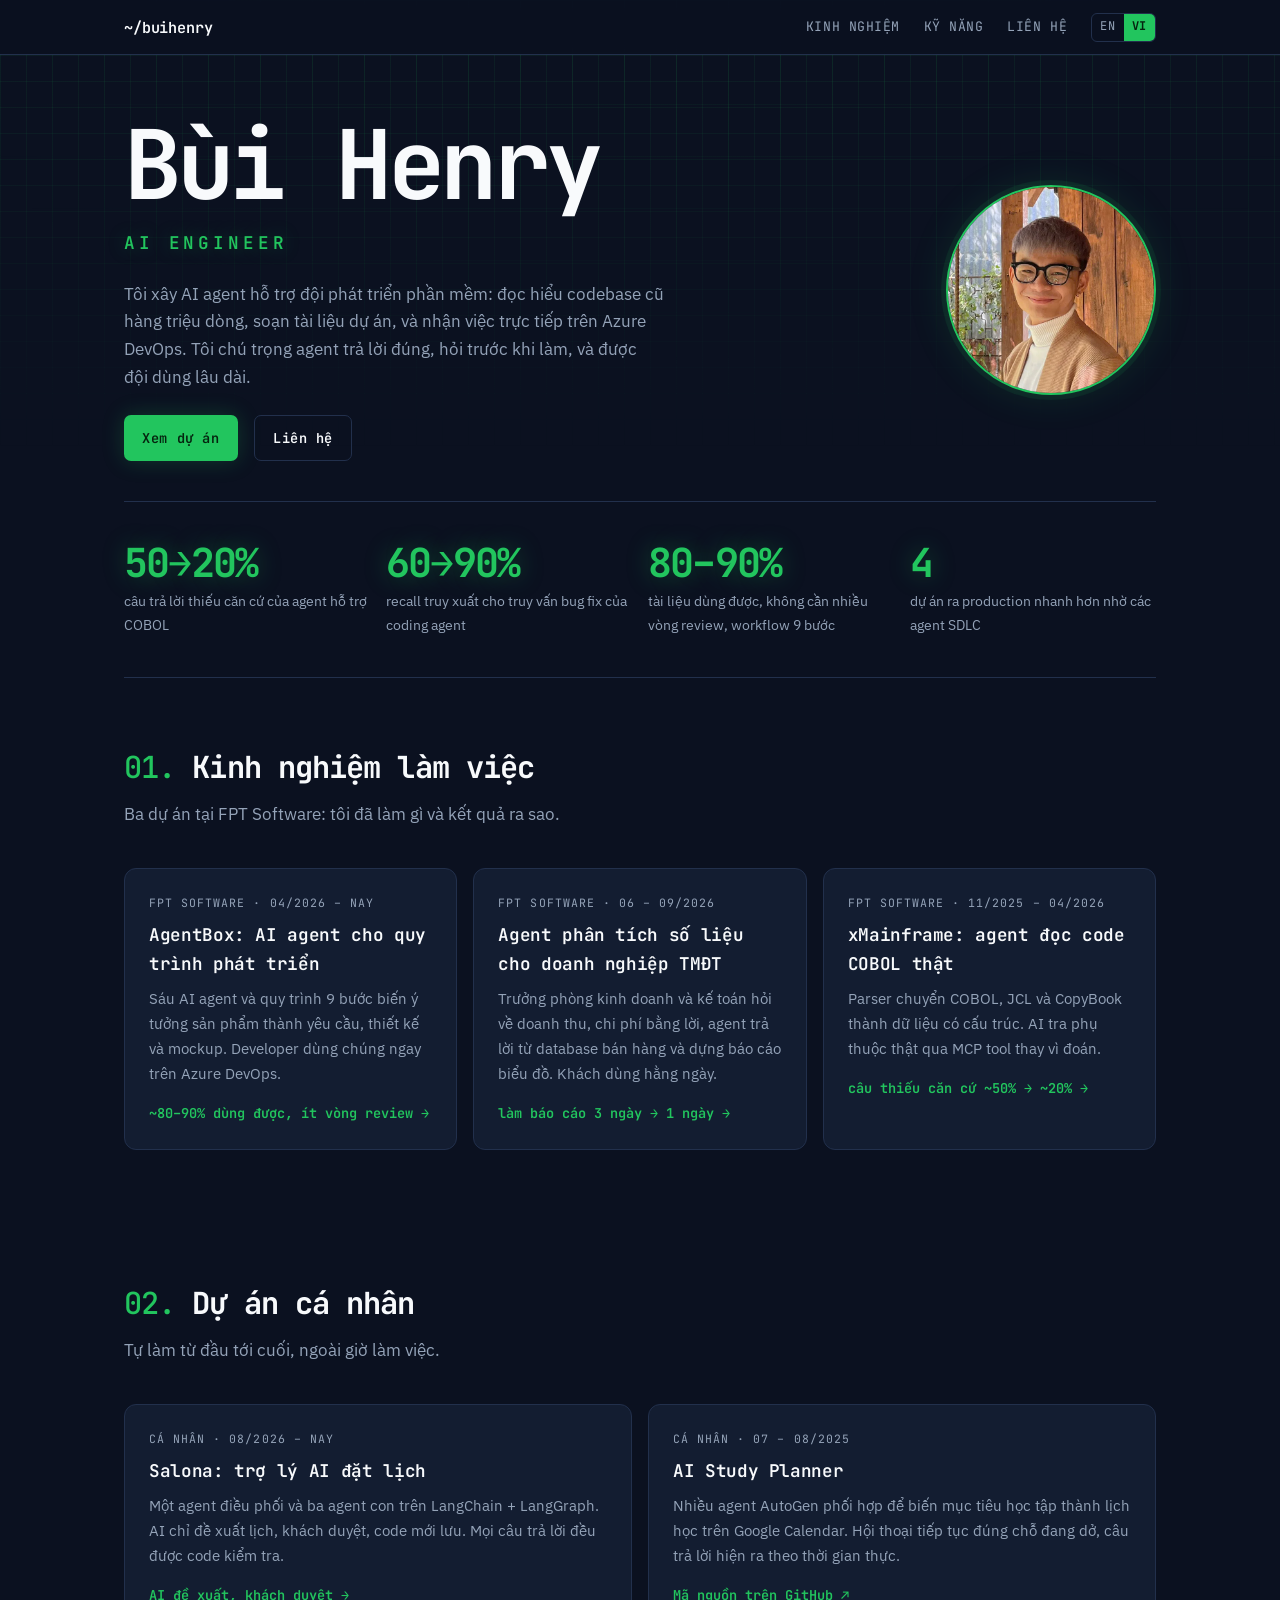
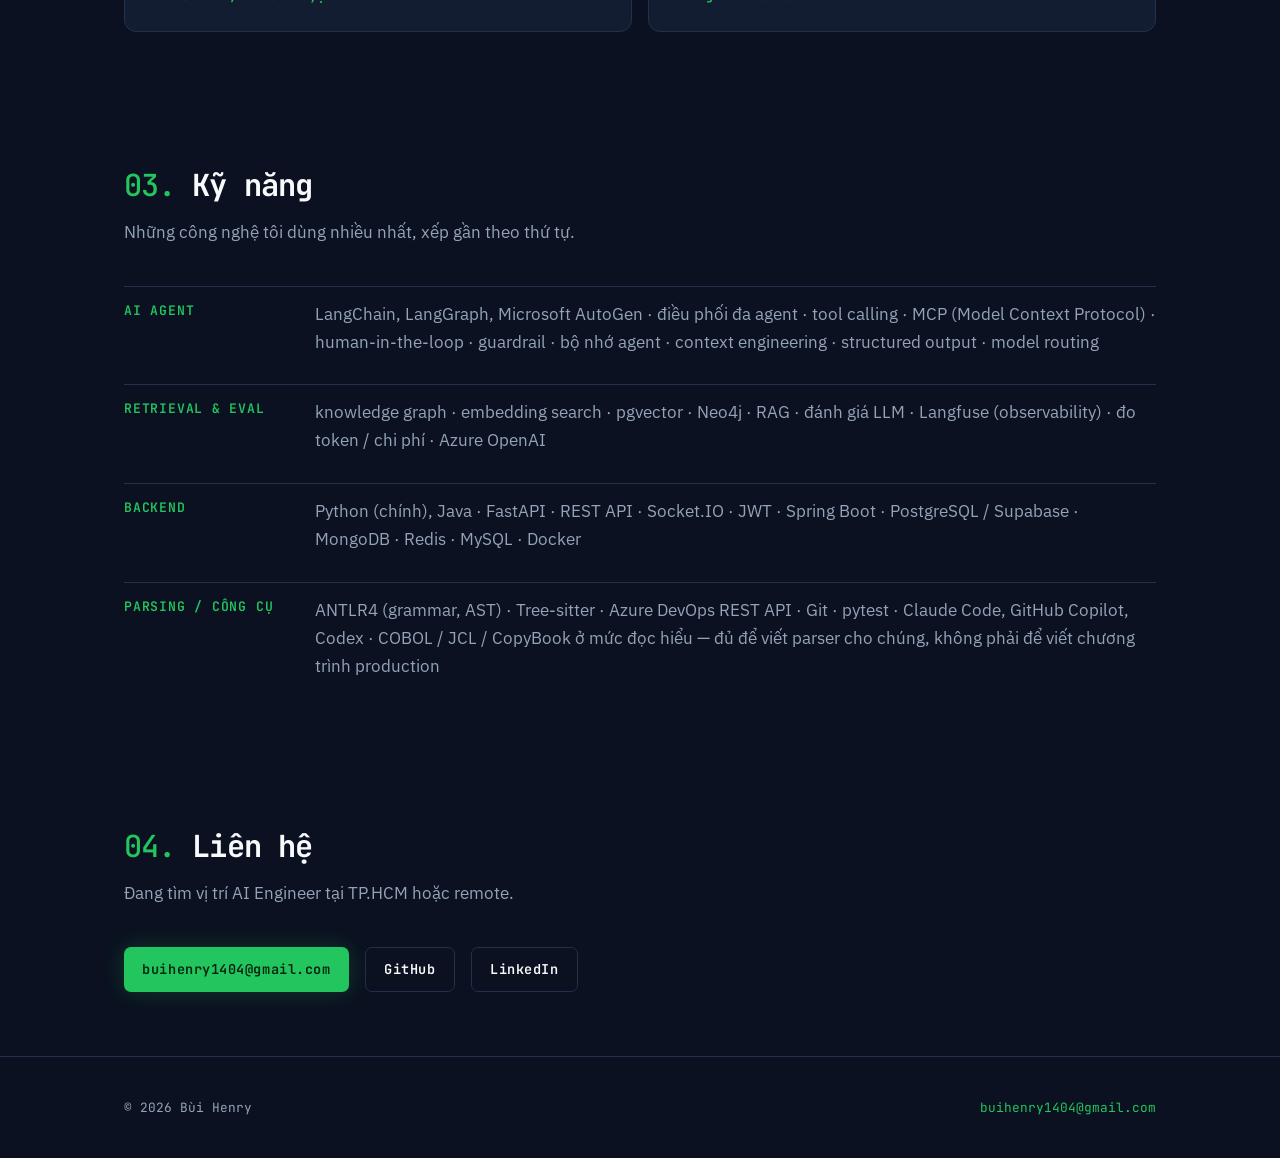
==== commit d42ddcf3: "Reword SDLC doc outcome and use 'production' - 6 SDLC agents helped 4 projects reach production fast" ====
--- a/vi/index.html
+++ b/vi/index.html
@@ -60,12 +60,12 @@
       <div class="stat__l">recall truy xuất cho truy vấn bug fix của coding agent</div>
     </div>
     <div class="stat">
-      <div class="stat__n">50→80%</div>
-      <div class="stat__l">tài liệu dùng được ngay lần chạy đầu, workflow 9 bước</div>
+      <div class="stat__n">80–90%</div>
+      <div class="stat__l">tài liệu dùng được, không cần nhiều vòng review, workflow 9 bước</div>
     </div>
     <div class="stat">
       <div class="stat__n">4</div>
-      <div class="stat__l">dự án ra bản MVP/demo nhanh hơn nhờ các agent SDLC</div>
+      <div class="stat__l">dự án ra production nhanh hơn nhờ các agent SDLC</div>
     </div>
   </div>
 </div>
@@ -80,7 +80,7 @@
         <div class="card__meta">FPT Software · 04/2026 – nay</div>
         <div class="card__t">AgentBox: AI agent cho quy trình phát triển</div>
         <p class="card__d">Sáu AI agent và quy trình 9 bước biến ý tưởng sản phẩm thành yêu cầu, thiết kế và mockup. Developer dùng chúng ngay trên Azure DevOps.</p>
-        <div class="card__k">50% → 80% dùng được ngay lần đầu →</div>
+        <div class="card__k">~80–90% dùng được, ít vòng review →</div>
       </a>
 
       <a class="card reveal" href="projects/ecommerce-analytics.html">
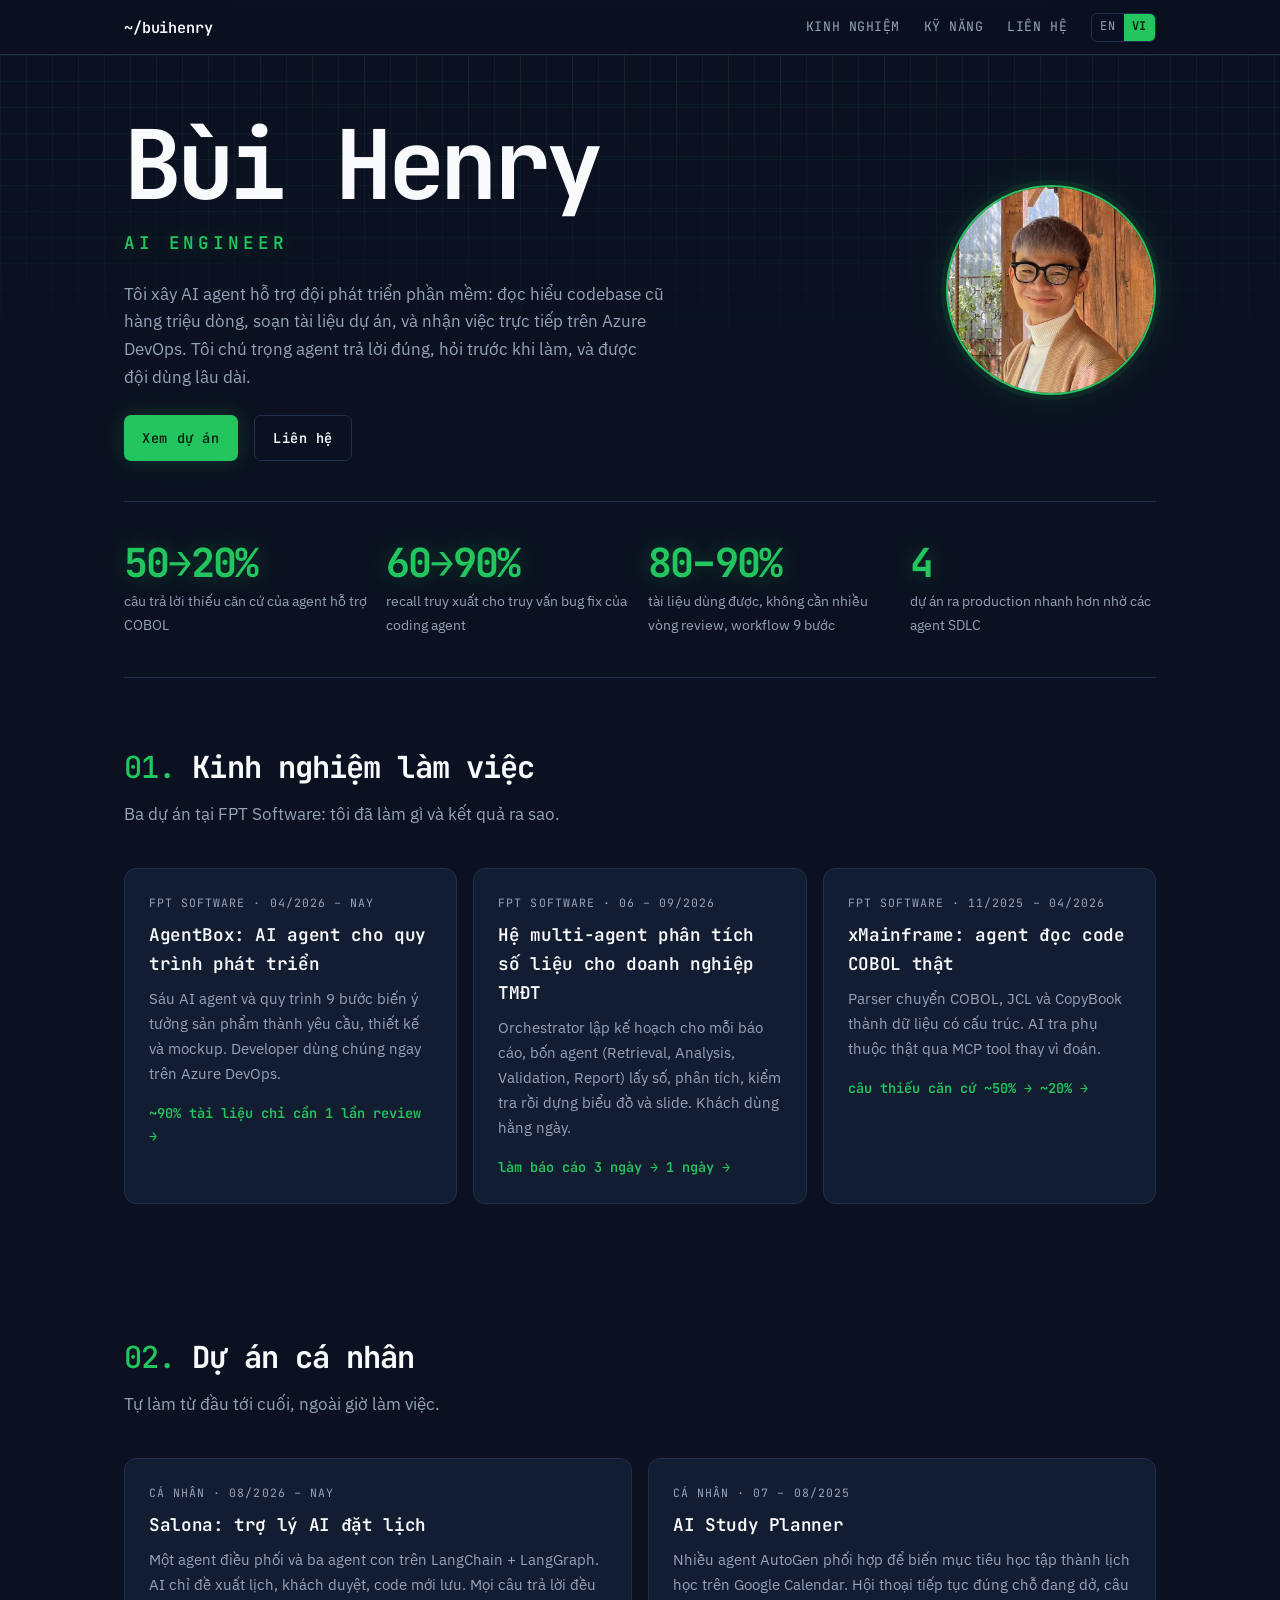
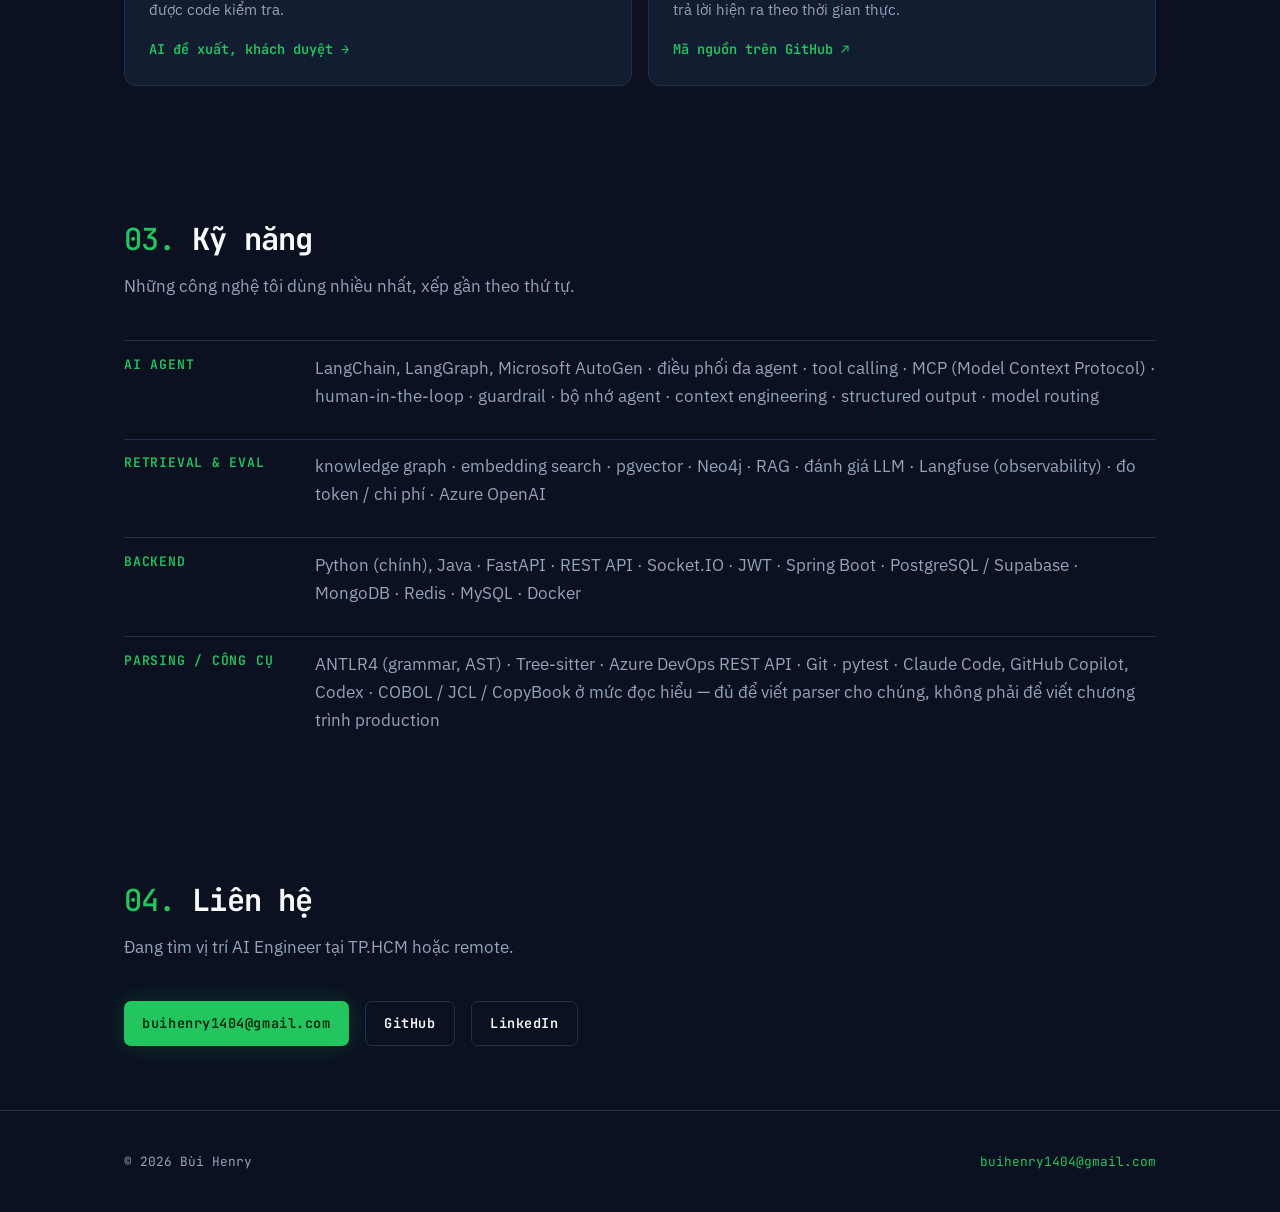
==== commit 66a9161c: "Rewrite the e-commerce page around the orchestrator and four agents - Orchestrator writes a JSON exe" ====
--- a/vi/index.html
+++ b/vi/index.html
@@ -80,13 +80,13 @@
         <div class="card__meta">FPT Software · 04/2026 – nay</div>
         <div class="card__t">AgentBox: AI agent cho quy trình phát triển</div>
         <p class="card__d">Sáu AI agent và quy trình 9 bước biến ý tưởng sản phẩm thành yêu cầu, thiết kế và mockup. Developer dùng chúng ngay trên Azure DevOps.</p>
-        <div class="card__k">~80–90% dùng được, ít vòng review →</div>
+        <div class="card__k">~90% tài liệu chỉ cần 1 lần review →</div>
       </a>
 
       <a class="card reveal" href="projects/ecommerce-analytics.html">
         <div class="card__meta">FPT Software · 06 – 09/2026</div>
-        <div class="card__t">Agent phân tích số liệu cho doanh nghiệp TMĐT</div>
-        <p class="card__d">Trưởng phòng kinh doanh và kế toán hỏi về doanh thu, chi phí bằng lời, agent trả lời từ database bán hàng và dựng báo cáo biểu đồ. Khách dùng hằng ngày.</p>
+        <div class="card__t">Hệ multi-agent phân tích số liệu cho doanh nghiệp TMĐT</div>
+        <p class="card__d">Orchestrator lập kế hoạch cho mỗi báo cáo, bốn agent (Retrieval, Analysis, Validation, Report) lấy số, phân tích, kiểm tra rồi dựng biểu đồ và slide. Khách dùng hằng ngày.</p>
         <div class="card__k">làm báo cáo 3 ngày → 1 ngày →</div>
       </a>
 
--- a/assets/style.css
+++ b/assets/style.css
@@ -258,3 +258,9 @@
 .reveal { opacity: 0; transform: translateY(12px); transition: opacity .35s ease-out, transform .35s ease-out; }
 .reveal.in { opacity: 1; transform: none; }
 @media (prefers-reduced-motion: reduce) { .reveal { opacity: 1; transform: none; } }
+
+.article pre {
+  max-width: var(--measure); overflow-x: auto; margin: 0 0 1.2rem;
+  background: #070C16; border: 1px solid var(--border); border-radius: 6px; padding: .9rem 1rem;
+}
+.article pre code { background: none; border: 0; padding: 0; color: #C7D2E1; font-size: .85rem; }
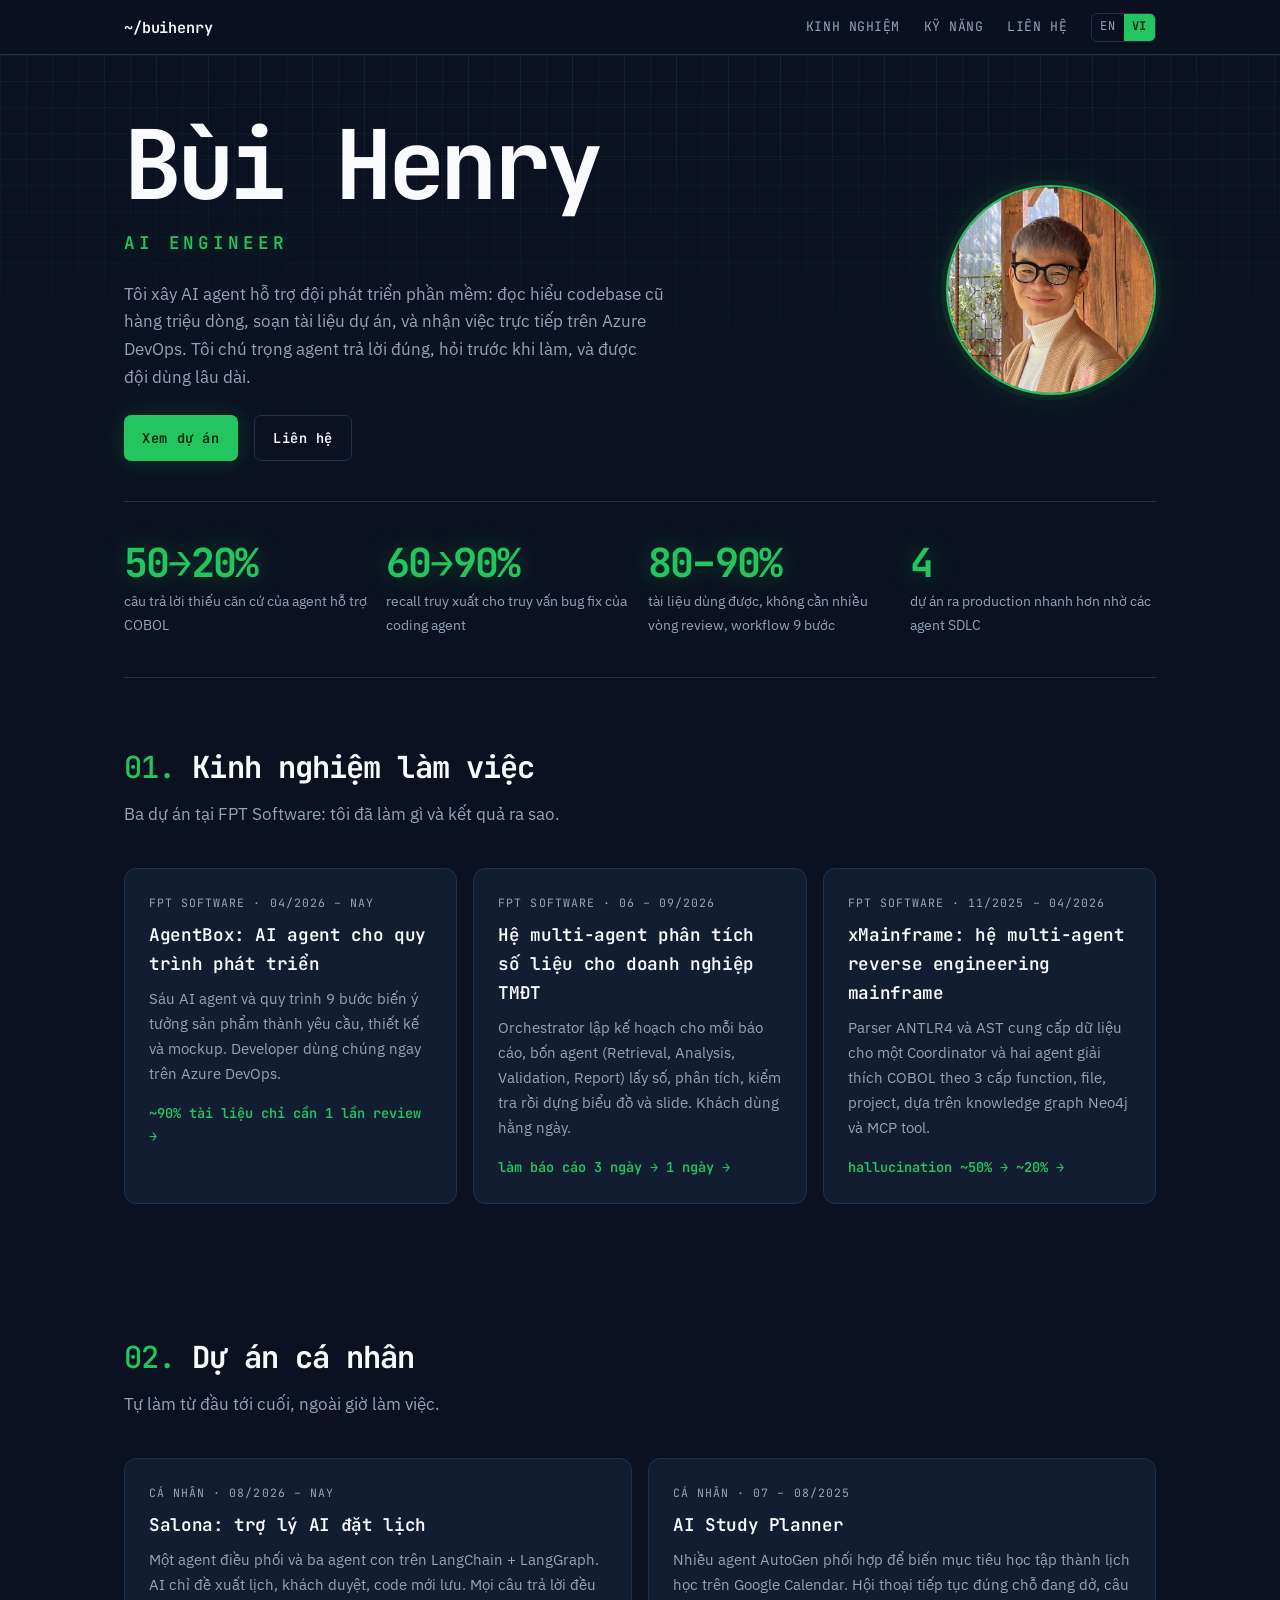
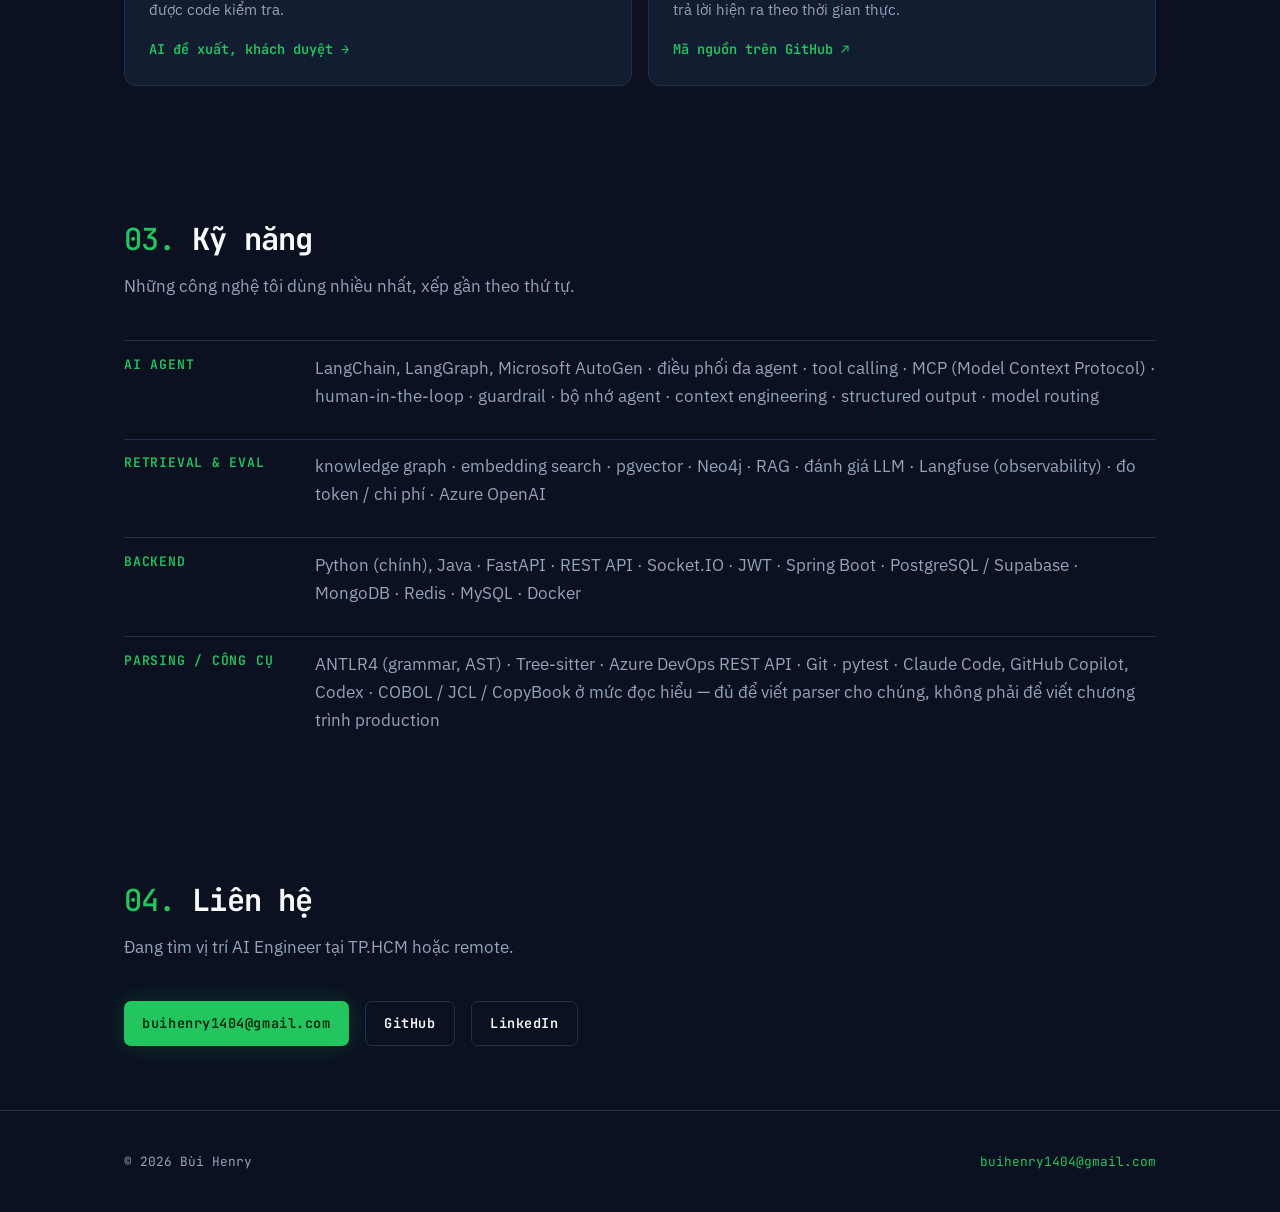
==== commit 574f18fd: "Rewrite the xMainframe page as a multi-agent system - Coordinator, Text Processing and Code Processi" ====
--- a/vi/index.html
+++ b/vi/index.html
@@ -92,9 +92,9 @@
 
       <a class="card reveal" href="projects/mainframe-agent.html">
         <div class="card__meta">FPT Software · 11/2025 – 04/2026</div>
-        <div class="card__t">xMainframe: agent đọc code COBOL thật</div>
-        <p class="card__d">Parser chuyển COBOL, JCL và CopyBook thành dữ liệu có cấu trúc. AI tra phụ thuộc thật qua MCP tool thay vì đoán.</p>
-        <div class="card__k">câu thiếu căn cứ ~50% → ~20% →</div>
+        <div class="card__t">xMainframe: hệ multi-agent reverse engineering mainframe</div>
+        <p class="card__d">Parser ANTLR4 và AST cung cấp dữ liệu cho một Coordinator và hai agent giải thích COBOL theo 3 cấp function, file, project, dựa trên knowledge graph Neo4j và MCP tool.</p>
+        <div class="card__k">hallucination ~50% → ~20% →</div>
       </a>
     </div>
   </div>
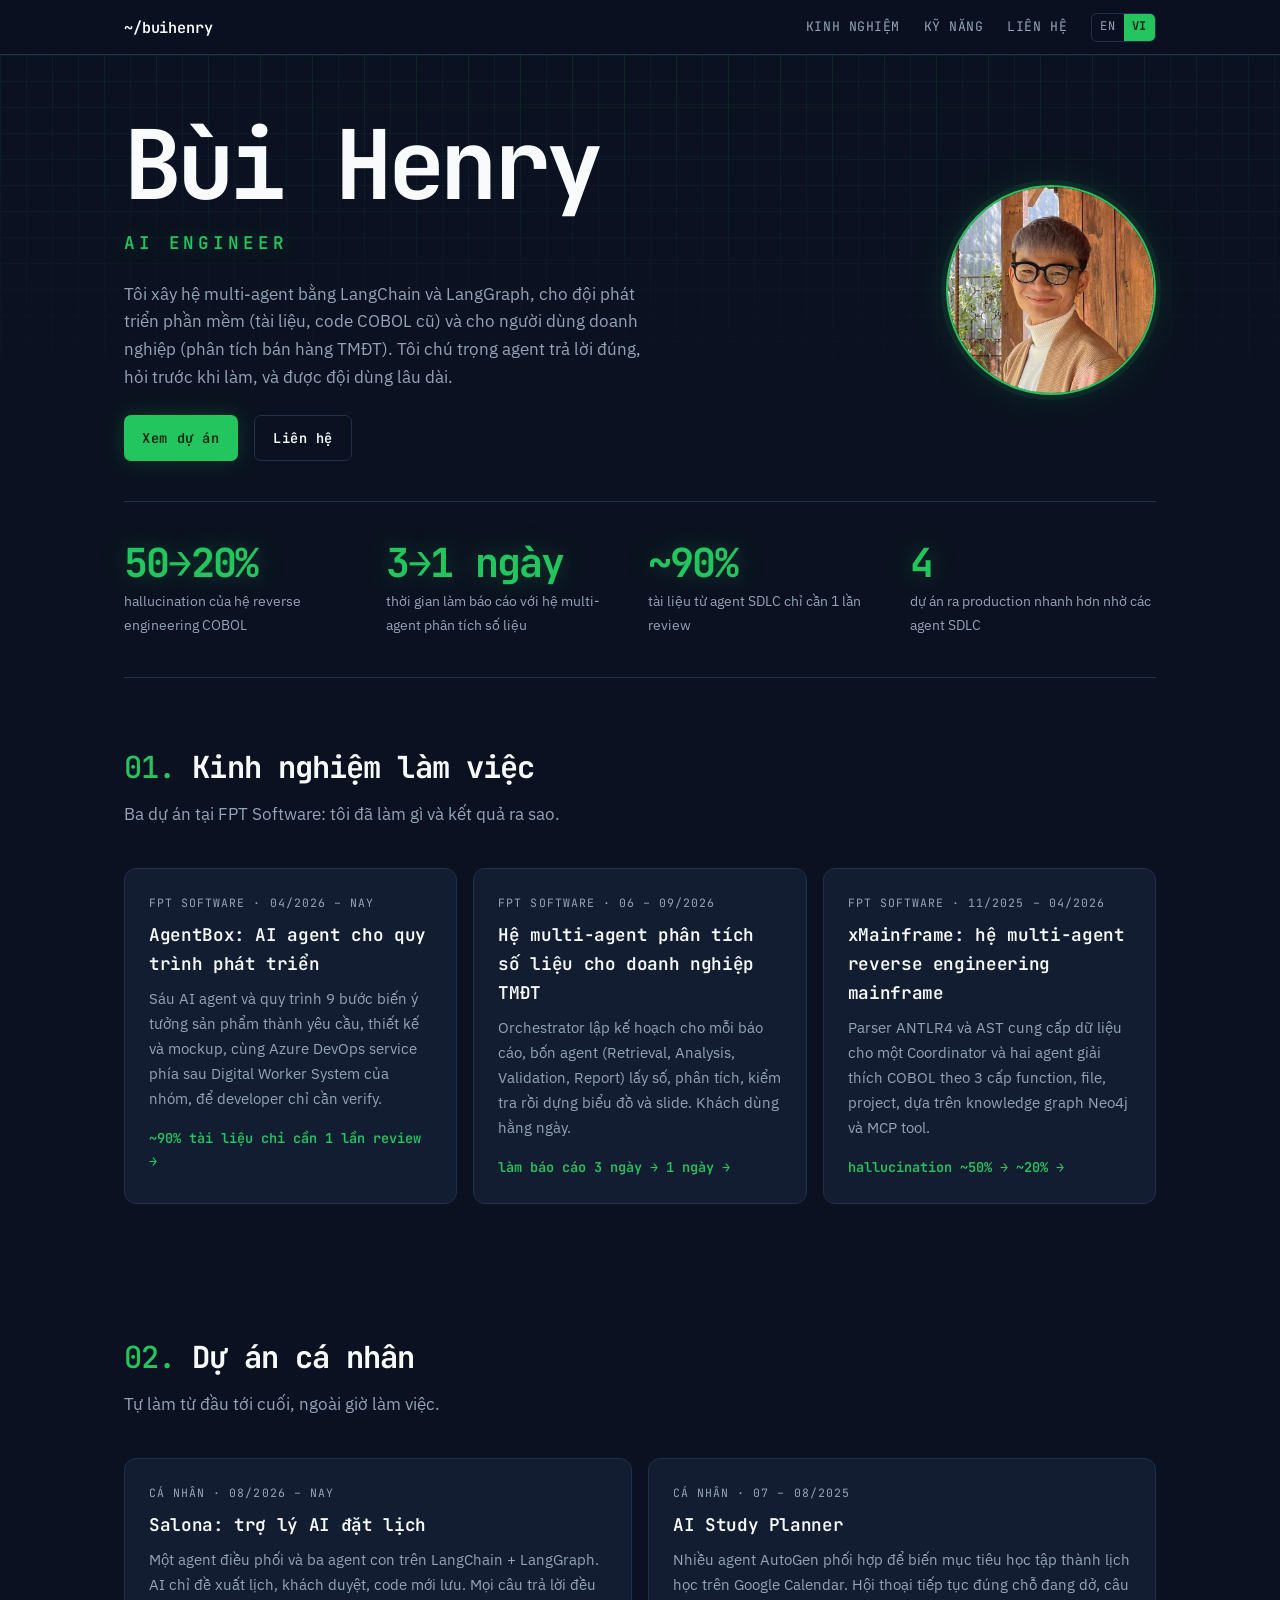
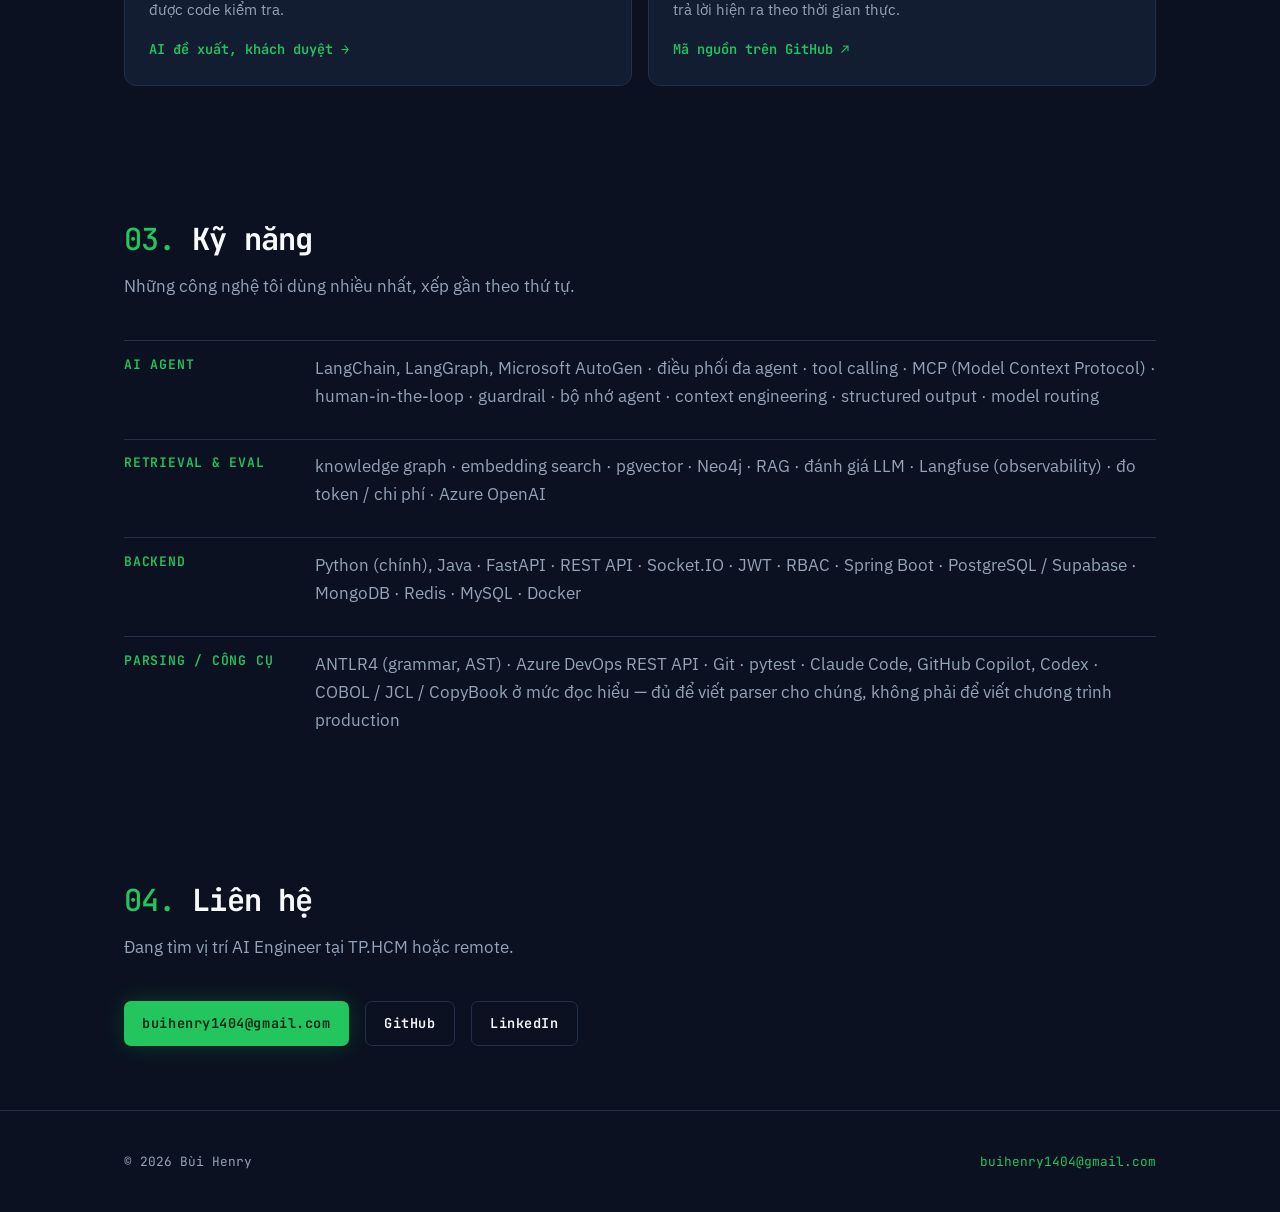
==== commit ffefcc4d: "Align the homepage with the new CV - Lede: multi-agent systems for software teams and business users" ====
--- a/vi/index.html
+++ b/vi/index.html
@@ -36,7 +36,7 @@
     <div>
       <h1>Bùi Henry</h1>
       <div class="hero__role">AI ENGINEER</div>
-      <p class="hero__lede">Tôi xây AI agent hỗ trợ đội phát triển phần mềm: đọc hiểu codebase cũ hàng triệu dòng, soạn tài liệu dự án, và nhận việc trực tiếp trên Azure DevOps. Tôi chú trọng agent trả lời đúng, hỏi trước khi làm, và được đội dùng lâu dài.</p>
+      <p class="hero__lede">Tôi xây hệ multi-agent bằng LangChain và LangGraph, cho đội phát triển phần mềm (tài liệu, code COBOL cũ) và cho người dùng doanh nghiệp (phân tích bán hàng TMĐT). Tôi chú trọng agent trả lời đúng, hỏi trước khi làm, và được đội dùng lâu dài.</p>
       <div class="btns">
         <a class="btn btn--primary" href="#work">Xem dự án</a>
         <a class="btn btn--ghost" href="#contact">Liên hệ</a>
@@ -53,15 +53,15 @@
   <div class="stats reveal">
     <div class="stat">
       <div class="stat__n">50→20%</div>
-      <div class="stat__l">câu trả lời thiếu căn cứ của agent hỗ trợ COBOL</div>
+      <div class="stat__l">hallucination của hệ reverse engineering COBOL</div>
     </div>
     <div class="stat">
-      <div class="stat__n">60→90%</div>
-      <div class="stat__l">recall truy xuất cho truy vấn bug fix của coding agent</div>
+      <div class="stat__n">3→1 ngày</div>
+      <div class="stat__l">thời gian làm báo cáo với hệ multi-agent phân tích số liệu</div>
     </div>
     <div class="stat">
-      <div class="stat__n">80–90%</div>
-      <div class="stat__l">tài liệu dùng được, không cần nhiều vòng review, workflow 9 bước</div>
+      <div class="stat__n">~90%</div>
+      <div class="stat__l">tài liệu từ agent SDLC chỉ cần 1 lần review</div>
     </div>
     <div class="stat">
       <div class="stat__n">4</div>
@@ -79,7 +79,7 @@
       <a class="card reveal" href="projects/sdlc-platform.html">
         <div class="card__meta">FPT Software · 04/2026 – nay</div>
         <div class="card__t">AgentBox: AI agent cho quy trình phát triển</div>
-        <p class="card__d">Sáu AI agent và quy trình 9 bước biến ý tưởng sản phẩm thành yêu cầu, thiết kế và mockup. Developer dùng chúng ngay trên Azure DevOps.</p>
+        <p class="card__d">Sáu AI agent và quy trình 9 bước biến ý tưởng sản phẩm thành yêu cầu, thiết kế và mockup, cùng Azure DevOps service phía sau Digital Worker System của nhóm, để developer chỉ cần verify.</p>
         <div class="card__k">~90% tài liệu chỉ cần 1 lần review →</div>
       </a>
 
@@ -138,11 +138,11 @@
       </div>
       <div class="skill">
         <div class="skill__k">Backend</div>
-        <div class="skill__v">Python (chính), Java · FastAPI · REST API · Socket.IO · JWT · Spring Boot · PostgreSQL / Supabase · MongoDB · Redis · MySQL · Docker</div>
+        <div class="skill__v">Python (chính), Java · FastAPI · REST API · Socket.IO · JWT · RBAC · Spring Boot · PostgreSQL / Supabase · MongoDB · Redis · MySQL · Docker</div>
       </div>
       <div class="skill">
         <div class="skill__k">Parsing / công cụ</div>
-        <div class="skill__v">ANTLR4 (grammar, AST) · Tree-sitter · Azure DevOps REST API · Git · pytest · Claude Code, GitHub Copilot, Codex · COBOL / JCL / CopyBook ở mức đọc hiểu — đủ để viết parser cho chúng, không phải để viết chương trình production</div>
+        <div class="skill__v">ANTLR4 (grammar, AST) · Azure DevOps REST API · Git · pytest · Claude Code, GitHub Copilot, Codex · COBOL / JCL / CopyBook ở mức đọc hiểu — đủ để viết parser cho chúng, không phải để viết chương trình production</div>
       </div>
     </div>
   </div>
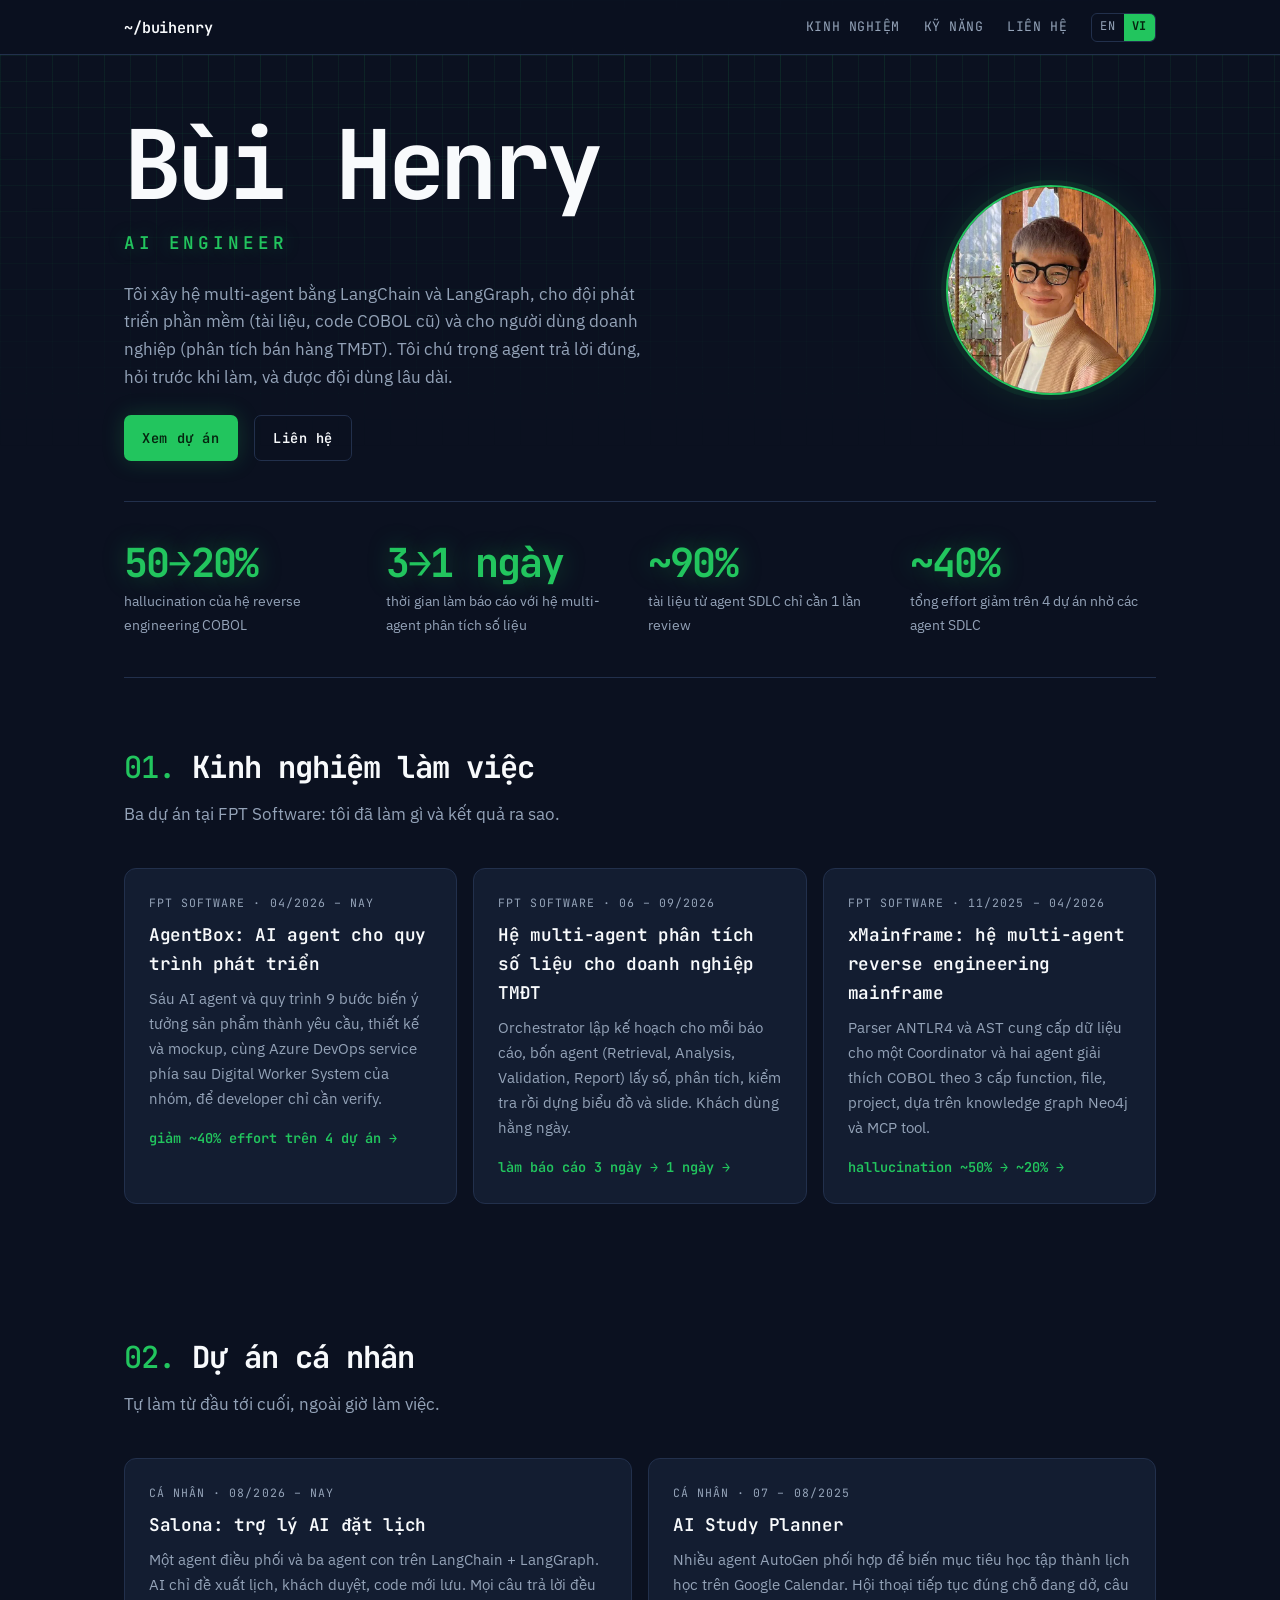
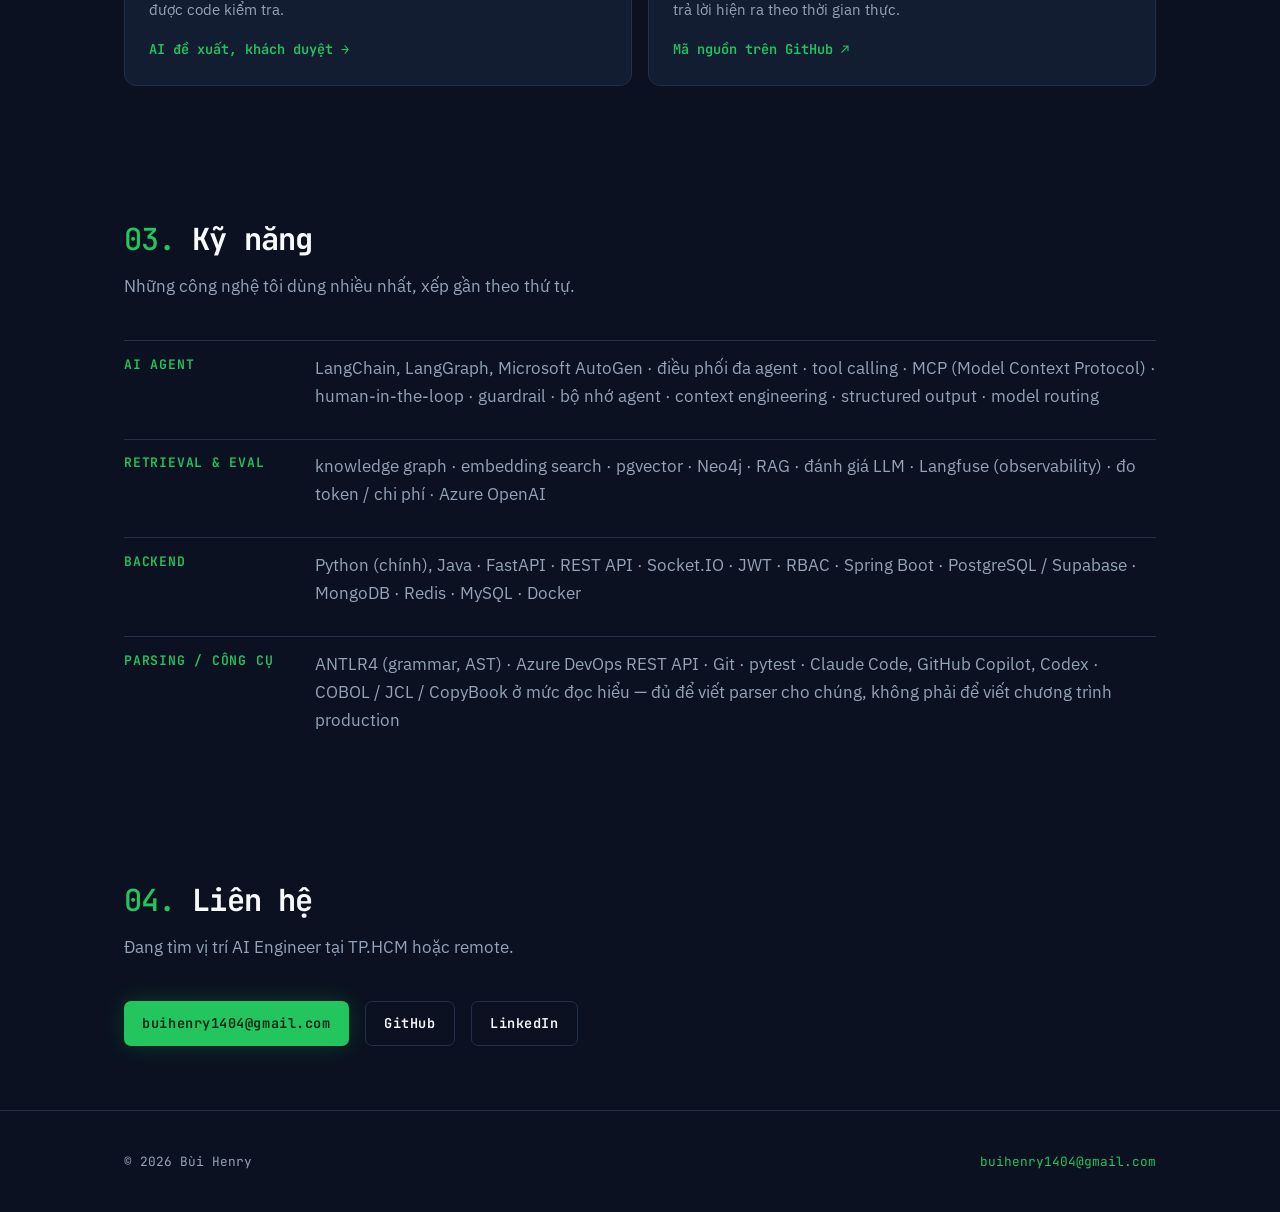
==== commit 6693fc5a: "AgentBox: SDLC agents cut ~40% effort across 4 projects, 6-10 months to production Co-Authored-By: C" ====
--- a/vi/index.html
+++ b/vi/index.html
@@ -64,8 +64,8 @@
       <div class="stat__l">tài liệu từ agent SDLC chỉ cần 1 lần review</div>
     </div>
     <div class="stat">
-      <div class="stat__n">4</div>
-      <div class="stat__l">dự án ra production nhanh hơn nhờ các agent SDLC</div>
+      <div class="stat__n">~40%</div>
+      <div class="stat__l">tổng effort giảm trên 4 dự án nhờ các agent SDLC</div>
     </div>
   </div>
 </div>
@@ -80,7 +80,7 @@
         <div class="card__meta">FPT Software · 04/2026 – nay</div>
         <div class="card__t">AgentBox: AI agent cho quy trình phát triển</div>
         <p class="card__d">Sáu AI agent và quy trình 9 bước biến ý tưởng sản phẩm thành yêu cầu, thiết kế và mockup, cùng Azure DevOps service phía sau Digital Worker System của nhóm, để developer chỉ cần verify.</p>
-        <div class="card__k">~90% tài liệu chỉ cần 1 lần review →</div>
+        <div class="card__k">giảm ~40% effort trên 4 dự án →</div>
       </a>
 
       <a class="card reveal" href="projects/ecommerce-analytics.html">
